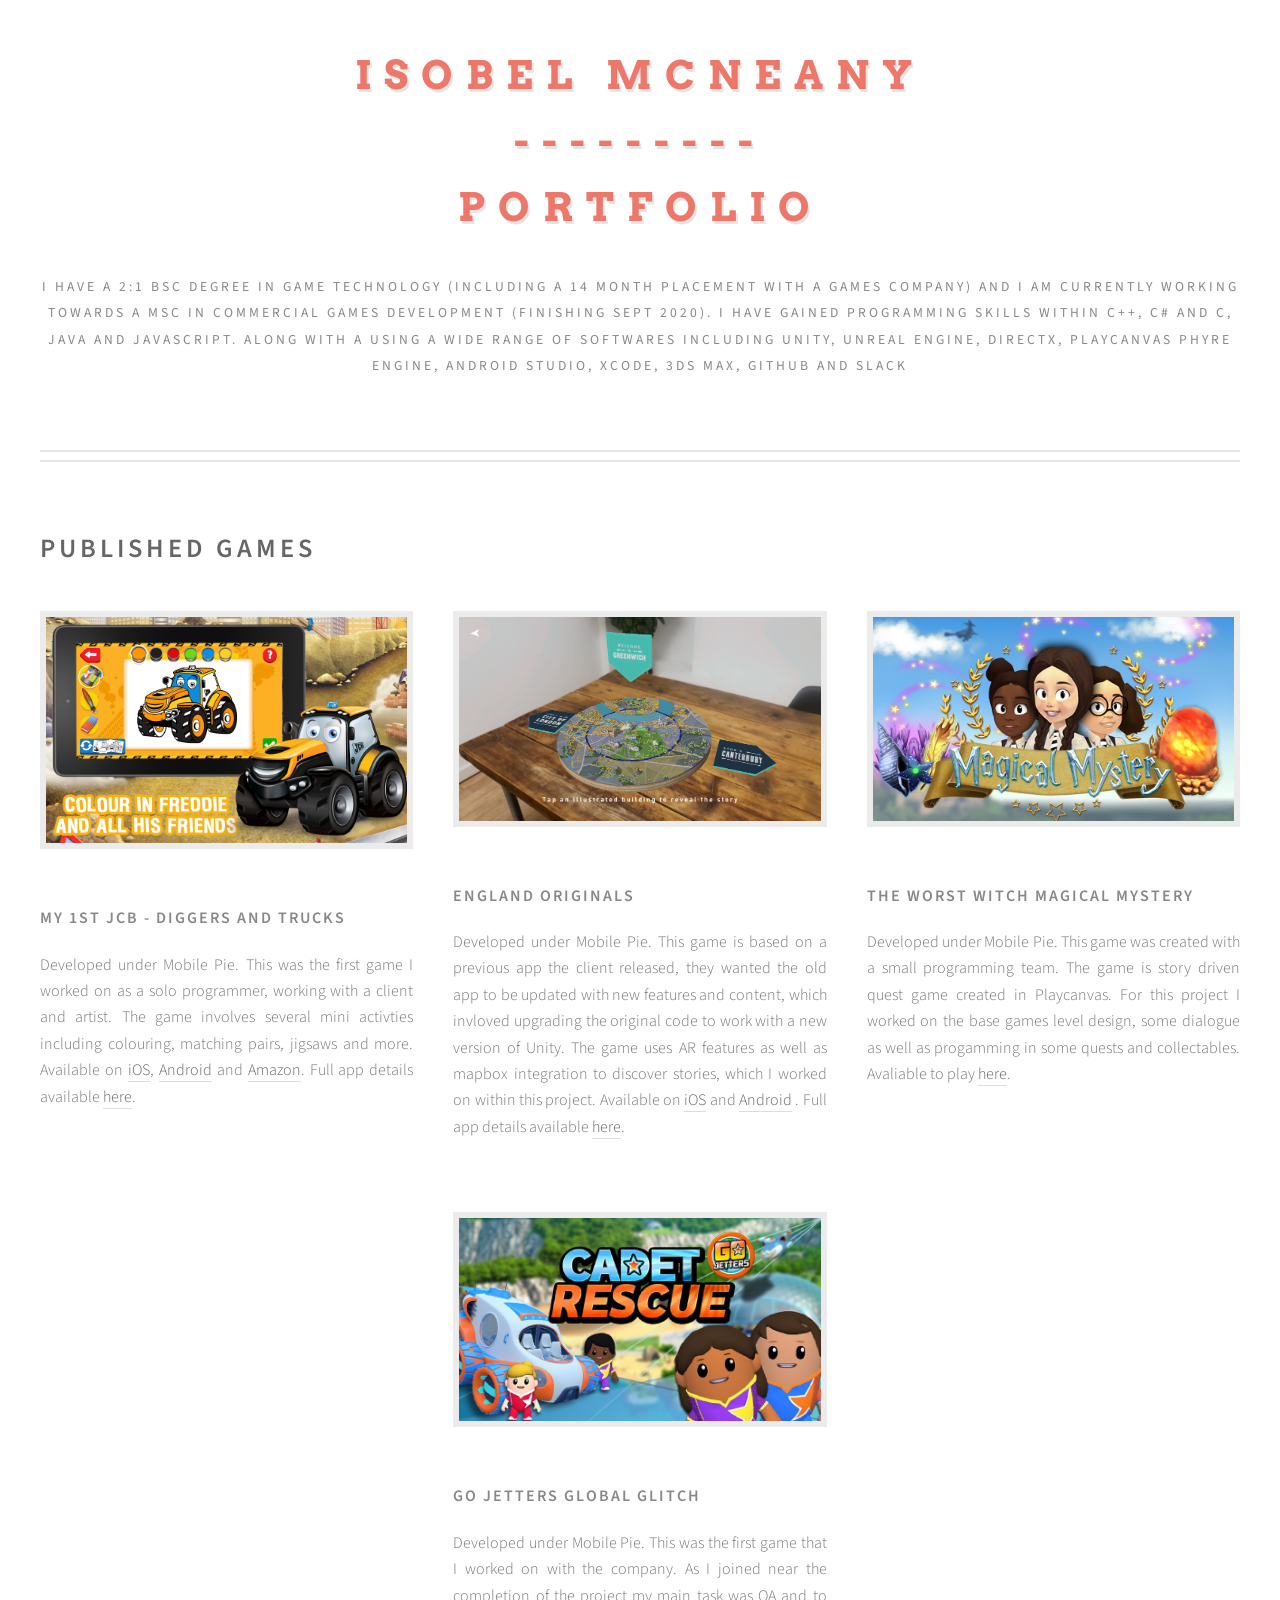
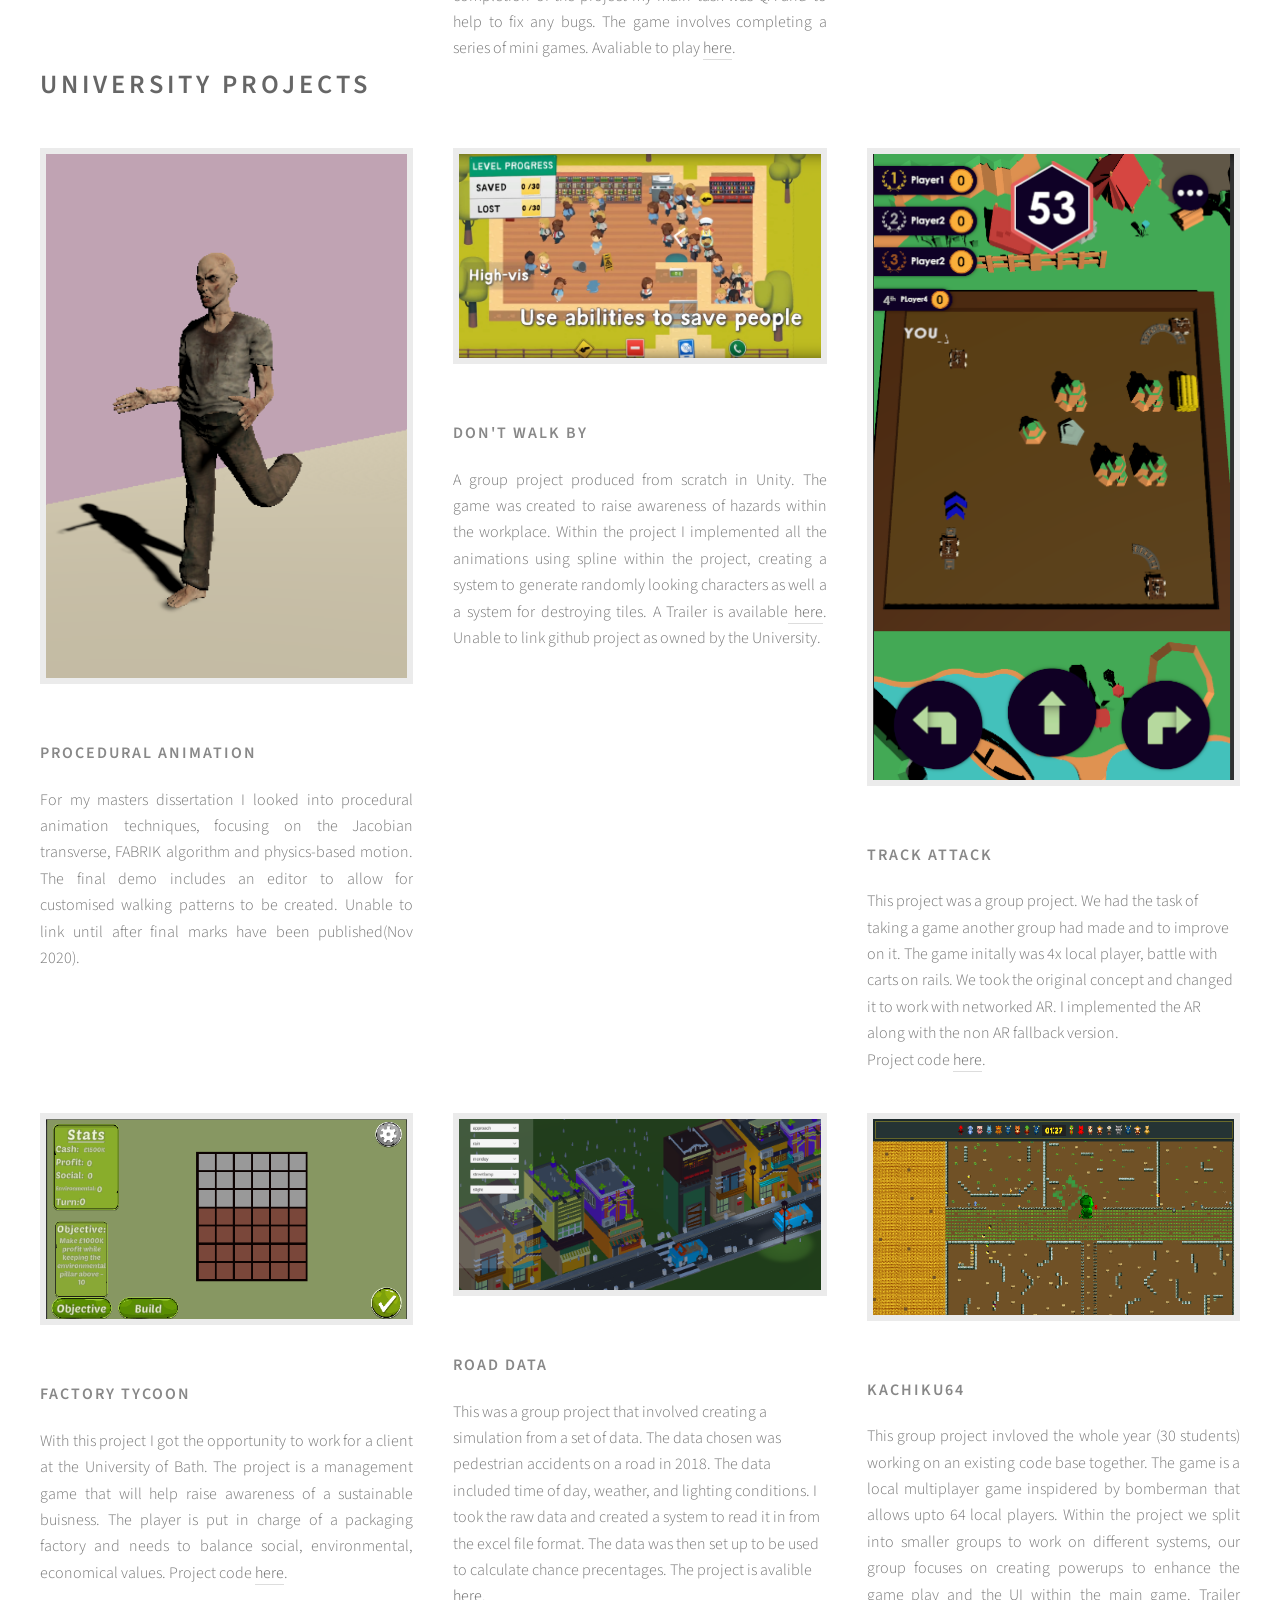
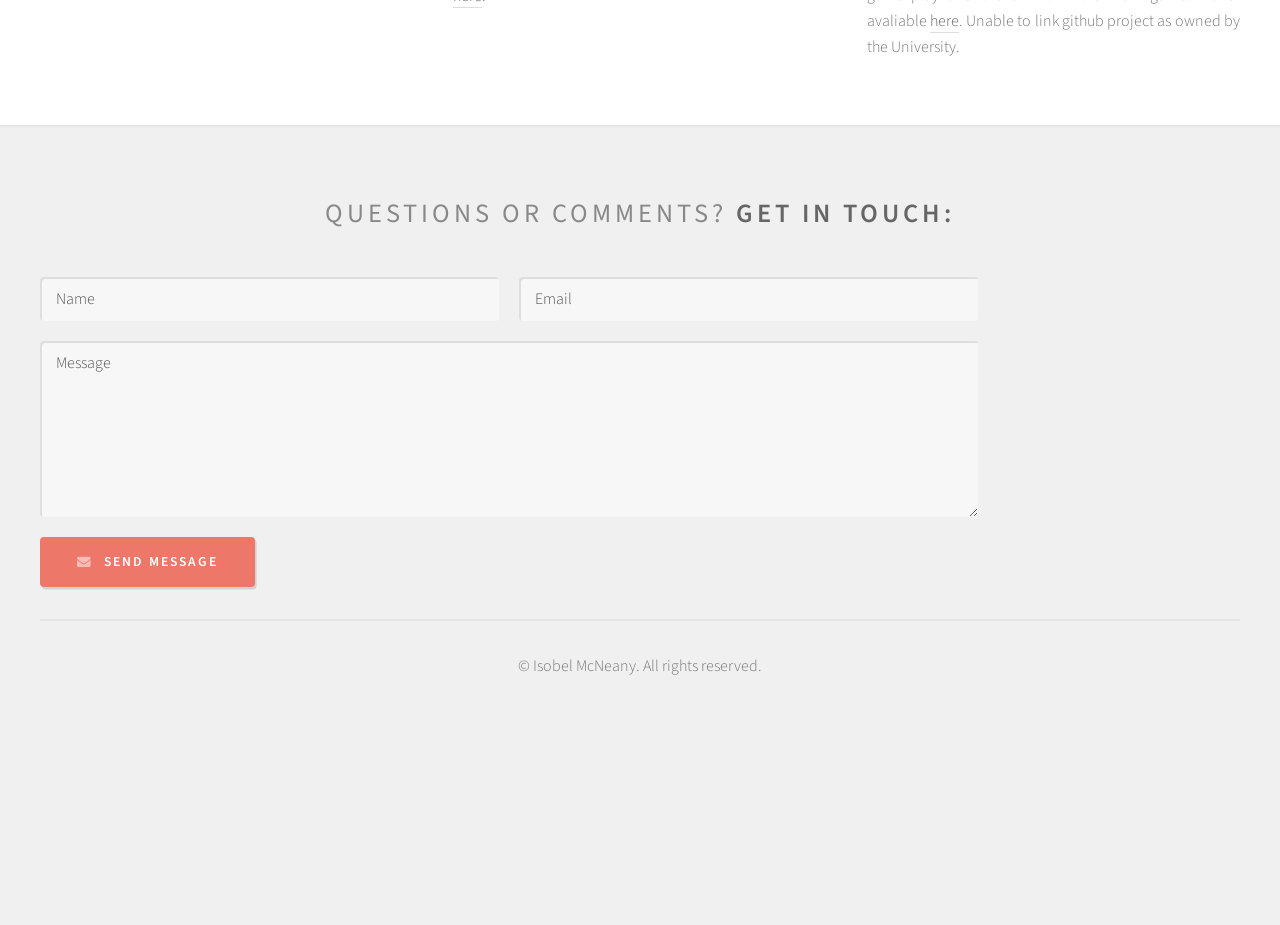
==== index.html @ 1997dcb7 "Add files via upload Portfolio complete" ====
<!DOCTYPE HTML>
<!--
	Strongly Typed by HTML5 UP
	html5up.net | @ajlkn
	Free for personal and commercial use under the CCA 3.0 license (html5up.net/license)
-->
<html>
	<head>
		<title>Isobel McNeany Portfolio</title>
		<meta charset="utf-8" />
		<meta name="viewport" content="width=device-width, initial-scale=1, user-scalable=no" />
		<link rel="stylesheet" href="assets/css/main.css" />
	</head>
	<body class="homepage is-preload">
		<div id="page-wrapper">

			<!-- Header -->
				<section id="header">
					<div class="container">

						<!-- Logo -->
						<h1>Isobel McNeany </h1>
						<h1> --------- </h1>
						<h1> Portfolio</h1>
						<p>I have a 2:1 Bsc degree in Game Technology (including a 14 month placement with a games company) and I am currently working towards a Msc in Commercial Games development (finishing Sept 2020). 
							I have gained programming skills within C++, C# and C, Java and Javascript. Along with a using a wide range of softwares including 
							Unity, Unreal Engine, DirectX, Playcanvas Phyre Engine, Android studio, Xcode, 3DS Max, Github and Slack</p>
						
						<!-- Nav -->
					</div>
				</section>
			<!-- Features -->
	
			<!-- Banner -->

			<!-- Main -->
				<section id="main">
					<div class="container">
						<header>
							<h2><Strong>Published Games</Strong></h2>
						</header>
						<div class="row aln-center">
							<div class="col-4 col-6-medium col-12-small">

								<!-- Feature -->
									<section>
										<a class="image featured"><img src="images/JCBColouring.jpg" alt="" /></a>
										<header>
											<h3>My 1st JCB - Diggers and Trucks</h3>
										</header>
										<p> Developed under Mobile Pie. This was the first game I worked on as a solo programmer, working with a client and artist. The game involves several mini activties including colouring, 
											matching pairs, jigsaws and more. Available on <a href="https://apps.apple.com/us/app/my-1st-jcb-diggers-and-trucks/id1361156261">iOS</a>, <a href="https://play.google.com/store/apps/details?id=com.p2games.MFJCB&hl=en_GB">Android</a> 
											and <a href="https://www.amazon.co.uk/My-1st-JCB-Diggers-Trucks/dp/B07F15W6QD">Amazon</a>. Full app details available <a href="https://www.p2games.co.uk/my-1st-jcb">here</a>.</p>
									</section>

							</div>
							<div class="col-4 col-6-medium col-12-small">

								<!-- Feature -->
									<section>
										<a class="image featured"><img src="images/tabletop.png" alt="" /></a>
										<header>
											<h3>England Originals</h3>
										</header>
										<p> Developed under Mobile Pie. This game is based on a previous app the client released, they wanted the old app to be updated with new features and content, 
											which invloved upgrading the original code to work with a new version of Unity. The game uses AR features as well as mapbox integration to discover stories, 
											which I worked on within this project. Available on <a href="https://apps.apple.com/gb/app/england-originals/id1215745809">iOS</a> and <a href="https://play.google.com/store/apps/details?id=com.hexdigital.ehc&hl=en_GB">Android</a>
											. Full app details available <a href="https://englandoriginals.co.uk/">here</a>. </p>
											<div class=""></div>   

											
									</section>

							</div>
							<div class="col-4 col-6-medium col-12-small">

								<!-- Feature -->
									<section>
										<a  class="image featured"><img src="images/worstWitch.jpg" alt="" /></a>
										<header>
											<h3>The Worst Witch Magical Mystery</h3>
										</header>
										<p>Developed under Mobile Pie. This game was created with a small programming team. The game is story driven quest game created in Playcanvas.
										For this project I worked on the base games level design, some dialogue as well as progamming in some quests and collectables.  
										Avaliable to play <a href="https://www.bbc.co.uk/cbbc/games/the-worst-witch-magical-mystery-game">here</a>.</p>
									</section>

							</div>
							<div class="col-4 col-6-medium col-12-small">

								<!-- Feature -->
									<section>
										<a  class="image featured"><img src="images/gojetters.jpg" alt="" /></a>
										<header>
											<h3>Go Jetters Global Glitch</h3>
										</header>
										<p>Developed under Mobile Pie. This was the first game that I worked on with the company. As I joined near the completion of the project 
											my main task was QA and to help to fix any bugs. The game involves completing a series of mini games. 
											Avaliable to play <a href="https://www.bbc.co.uk/cbeebies/games/go-jetters-global-glitch">here</a>.</p>
									</section>

							</div>
							
						
						</div>
				
						<header>
							<h2><Strong>University Projects</Strong></h2>
						</header>
						<div class="row aln-center">
							<div class="col-4 col-6-medium col-12-small">

								<!-- Feature -->
									<section>
										<a class="image featured"><img src="images/PA.png" alt="" /></a>
										<header>
											<h3>Procedural Animation</h3>
										</header>
										<p>For my masters dissertation I looked into procedural animation techniques, focusing on the Jacobian transverse, FABRIK algorithm and physics-based motion.
											The final demo includes an editor to allow for customised walking patterns to be created.
											Unable to link until after final marks have been published(Nov 2020). </p>
									</section>

							</div>
							<div class="col-4 col-6-medium col-12-small">

								<!-- Feature -->
									<section>
										<a  class="image featured"><img src="images/Dontwalkby.png" alt="" /></a>
										<header>
											<h3>Don't Walk by</h3>
										</header>
										<p>A group project produced from scratch in Unity. The game was created to raise awareness of hazards within the workplace. 
											Within the project I implemented all the animations using spline within the project, creating a system to generate
											randomly looking characters as well a a system for destroying tiles. A Trailer is available<a href="https://www.youtube.com/watch?v=MdYRYKkmSy4&feature=youtu.be"> here</a>.
										    Unable to link github project as owned by the University.</p>
									</section>

							</div>
							<div class="col-4 col-6-medium col-12-small">

								<!-- Feature -->
									<section>
										<a  class="image featured"><img src="images/trackAttack.png" alt="" /></a>
										<header>
											<h3>Track Attack</h3>
										</header>
										This project was a group project. We had the task of taking a game another group had made and to improve on it.
										The game initally was 4x local player, battle with carts on rails. We took the original concept and changed it to work with
										networked AR. I implemented the AR along with the non AR fallback version.     
										<p>Project code <a href="https://github.com/IMcNeany/TrackAttackClone ">here</a>.
									</p>
									</section>

							</div>
							<div class="col-4 col-6-medium col-12-small">

								<!-- Feature -->
									<section>
										<a class="image featured"><img src="images/factorygrid.png" alt="" /></a>
										<header>
											<h3>Factory Tycoon</h3>
										</header>
										<p>With this project I got the opportunity to work for a client at the University of Bath. 
											The project is a management game that will help raise awareness of a sustainable buisness.
											The player is put in charge of a packaging factory and needs to balance social, environmental, economical values.
										Project code <a href="https://github.com/IMcNeany/FactoryTycoon">here</a>.</p>
									</section>

							</div>
							
							<div class="col-4 col-6-medium col-12-small">

								<!-- Feature -->
									<section>
										<a class="image featured"><img src="images/data.png" alt="" /></a>
										<header>
											<h3>Road Data</h3>
										</header>
										This was a group project that involved creating a simulation from a set of data. The data chosen was pedestrian accidents on a road in 2018.
										The data included time of day, weather, and lighting conditions. I took the raw data and created a system to read it in from the excel file format.
										The data was then set up to be used to calculate chance precentages.
										The project is avalible <p><a href="https://github.com/IMcNeany/-RoadSafetyData">here</a>.</p>
									</section>

							</div>
							<div class="col-4 col-6-medium col-12-small">

								<!-- Feature -->
									<section>
										<a class="image featured"><img src="images/k64.png" alt="" /></a>
										<header>
											<h3>Kachiku64</h3>
										</header>
										<p>This group project invloved the whole year (30 students) working on an existing code base together. The game is a local multiplayer game inspidered by bomberman that allows upto 64 local players.
											Within the project we split into smaller groups to work on different systems, our group focuses on creating powerups to enhance the game play
											and the UI within the main game.  
											Trailer avaliable <a href="https://www.youtube.com/watch?v=9p5fmZgSjEE"> here</a>. Unable to link github project as owned by the University.</p>
									</section>

							</div>
						
						</div>
				
			</div>
		</section>
			<!-- Footer -->
				<section id="footer">
					<div class="container">
						<header>
							<h2>Questions or comments? <strong>Get in touch:</strong></h2>
						</header>
						<div class="row">
							
								<section>
									<form  method="post" action="https://formspree.io/xyynqbzv">
										<div class="row gtr-50">
											<div class="col-6 col-12-small">
												<input name="name" placeholder="Name" type="text" />
											</div>
											<div class="col-6 col-12-small">
												<input name="email" placeholder="Email" type="text" />
											</div>
											<div class="col-12">
												<textarea name="message" placeholder="Message"></textarea>
											</div>
											<div class="col-12">
												<a href="#" class="form-button-submit button icon solid fa-envelope">Send Message</a>
											</div>
										</div>
									</form>
								</section>
						</div>
					</div>
					<div id="copyright" class="container">
						<ul class="links">
							<li>&copy; Isobel McNeany. All rights reserved.</li>
						</ul>
					</div>
				</section>

		</div>
	</div>
		<!-- Scripts -->
			<script src="assets/js/jquery.min.js"></script>
			<script src="assets/js/jquery.dropotron.min.js"></script>
			<script src="assets/js/browser.min.js"></script>
			<script src="assets/js/breakpoints.min.js"></script>
			<script src="assets/js/util.js"></script>
			<script src="assets/js/main.js"></script>

	</body>
</html>
---- assets/css/main.css ----
@import url("fontawesome-all.min.css");
@import url("https://fonts.googleapis.com/css?family=Source+Sans+Pro:300,400,600|Arvo:700");

/*
	Strongly Typed by HTML5 UP
	html5up.net | @ajlkn
	Free for personal and commercial use under the CCA 3.0 license (html5up.net/license)
*/

html, body, div, span, applet, object,
iframe, h1, h2, h3, h4, h5, h6, p, blockquote,
pre, a, abbr, acronym, address, big, cite,
code, del, dfn, em, img, ins, kbd, q, s, samp,
small, strike, strong, sub, sup, tt, var, b,
u, i, center, dl, dt, dd, ol, ul, li, fieldset,
form, label, legend, table, caption, tbody,
tfoot, thead, tr, th, td, article, aside,
canvas, details, embed, figure, figcaption,
footer, header, hgroup, menu, nav, output, ruby,
section, summary, time, mark, audio, video {
	margin: 0;
	padding: 0;
	border: 0;
	font-size: 100%;
	font: inherit;
	vertical-align: baseline;}

article, aside, details, figcaption, figure,
footer, header, hgroup, menu, nav, section {
	display: block;}

body {
	line-height: 1;
}

ol, ul {
	list-style: none;
}

blockquote, q {
	quotes: none;
}

	blockquote:before, blockquote:after, q:before, q:after {
		content: '';
		content: none;
	}

table {
	border-collapse: collapse;
	border-spacing: 0;
}

body {
	-webkit-text-size-adjust: none;
}

mark {
	background-color: transparent;
	color: inherit;
}

input::-moz-focus-inner {
	border: 0;
	padding: 0;
}

input, select, textarea {
	-moz-appearance: none;
	-webkit-appearance: none;
	-ms-appearance: none;
	appearance: none;
}

/* Basic */

	html {
		box-sizing: border-box;
	}

	*, *:before, *:after {
		box-sizing: inherit;
	}

	body {
		background: #f0f0f0;
	}

		body.is-preload *, body.is-preload *:before, body.is-preload *:after {
			-moz-animation: none !important;
			-webkit-animation: none !important;
			-ms-animation: none !important;
			animation: none !important;
			-moz-transition: none !important;
			-webkit-transition: none !important;
			-ms-transition: none !important;
			transition: none !important;
		}

	body, input, textarea, select {
		font-family: 'Source Sans Pro';
		font-weight: 300;
		color: #777;
		line-height: 1.65em;
		font-size: 15pt;
	}

	h1, h2, h3, h4, h5, h6 {
		font-weight: 600;
		text-transform: uppercase;
		color: #888;
	}

	h1 a, h2 a, h3 a, h4 a, h5 a, h6 a {
		color: inherit;
		text-decoration: none;
		border: 3;
	}
	h1{
		line-height: 1.65em;
	}

	h2 {
		font-size: 1.65em;
		font-weight: 400;
		letter-spacing: 4px;
		margin: 0 0 1.5em 0;
		line-height: 1.75em;
	}

	h3 {
		font-size: 1em;
		letter-spacing: 2px;
		margin: 0 0 1.25em 0;
	}

	a {
		-moz-transition: color 0.25s ease-in-out, border-bottom-color 0.25s ease-in-out;
		-webkit-transition: color 0.25s ease-in-out, border-bottom-color 0.25s ease-in-out;
		-ms-transition: color 0.25s ease-in-out, border-bottom-color 0.25s ease-in-out;
		transition: color 0.25s ease-in-out, border-bottom-color 0.25s ease-in-out;
		color: #666;
		text-decoration: none;
		border-bottom: solid 1px #ddd;
	}

		a strong {
			-moz-transition: color 0.25s ease-in-out, border-bottom-color 0.25s ease-in-out;
			-webkit-transition: color 0.25s ease-in-out, border-bottom-color 0.25s ease-in-out;
			-ms-transition: color 0.25s ease-in-out, border-bottom-color 0.25s ease-in-out;
			transition: color 0.25s ease-in-out, border-bottom-color 0.25s ease-in-out;
		}

		a:hover {
			color: #ed786a;
			border-bottom-color: rgba(255, 255, 255, 0);
		}

			a:hover strong {
				color: #ed786a;
			}

	strong, b {
		font-weight: 600;
		color: #666;
	}

	em, i {
		font-style: italic;
	}

	sub {
		position: relative;
		top: 0.5em;
		font-size: 0.8em;
	}

	sup {
		position: relative;
		top: -0.5em;
		font-size: 0.8em;
	}

	hr {
		border: 0;
		border-top: solid 1px #ddd;
	}

	blockquote {
		border-left: solid 0.5em #ddd;
		padding: 1em 0 1em 2em;
		font-style: italic;
	}

	p {
		text-align: justify;
		margin-bottom: 2em;
	}

	ul, ol, dl, table, blockquote {
		margin-bottom: 2em;
	}

	br.clear {
		clear: both;
	}

/* Container */

	.container {
		margin: 0 auto;
		max-width: 100%;
		width: 70em;
	}

		@media screen and (max-width: 1680px) {

			.container {
				width: 68em;
			}

		}

		@media screen and (max-width: 1280px) {

			.container {
				width: calc(100% - 80px);
			}

		}

		@media screen and (max-width: 980px) {

			.container {
				width: calc(100% - 100px);
			}

		}

		@media screen and (max-width: 736px) {

			.container {
				width: calc(100% - 40px);
			}

		}

/* Row */

	.row {
		display: flex;
		flex-wrap: wrap;
		box-sizing: border-box;
		align-items: stretch;
	}

		.row > * {
			box-sizing: border-box;
		}

		.row.gtr-uniform > * > :last-child {
			margin-bottom: 0;
		}

		.row.aln-left {
			justify-content: flex-start;
		}

		.row.aln-center {
			justify-content: center;
		}

		.row.aln-right {
			justify-content: flex-end;
		}

		.row.aln-top {
			align-items: flex-start;
		}

		.row.aln-middle {
			align-items: center;
		}

		.row.aln-bottom {
			align-items: flex-end;
		}

		.row > .imp {
			order: -1;
		}

		.row > .col-1 {
			width: 8.33333%;
		}

		.row > .off-1 {
			margin-left: 8.33333%;
		}

		.row > .col-2 {
			width: 16.66667%;
		}

		.row > .off-2 {
			margin-left: 16.66667%;
		}

		.row > .col-3 {
			width: 25%;
		}

		.row > .off-3 {
			margin-left: 25%;
		}

		.row > .col-4 {
			width: 33.33333%;
		}

		.row > .off-4 {
			margin-left: 33.33333%;
		}

		.row > .col-5 {
			width: 41.66667%;
		}

		.row > .off-5 {
			margin-left: 41.66667%;
		}

		.row > .col-6 {
			width: 50%;
		}

		.row > .off-6 {
			margin-left: 50%;
		}

		.row > .col-7 {
			width: 58.33333%;
		}

		.row > .off-7 {
			margin-left: 58.33333%;
		}

		.row > .col-8 {
			width: 66.66667%;
		}

		.row > .off-8 {
			margin-left: 66.66667%;
		}

		.row > .col-9 {
			width: 75%;
		}

		.row > .off-9 {
			margin-left: 75%;
		}

		.row > .col-10 {
			width: 83.33333%;
		}

		.row > .off-10 {
			margin-left: 83.33333%;
		}

		.row > .col-11 {
			width: 91.66667%;
		}

		.row > .off-11 {
			margin-left: 91.66667%;
		}

		.row > .col-12 {
			width: 100%;
		}

		.row > .off-12 {
			margin-left: 100%;
		}

		.row.gtr-0 {
			margin-top: 0px;
			margin-left: 0px;
		}

			.row.gtr-0 > * {
				padding: 0px 0 0 0px;
			}

			.row.gtr-0.gtr-uniform {
				margin-top: 0px;
			}

				.row.gtr-0.gtr-uniform > * {
					padding-top: 0px;
				}

		.row.gtr-25 {
			margin-top: -12.5px;
			margin-left: -12.5px;
		}

			.row.gtr-25 > * {
				padding: 12.5px 0 0 12.5px;
			}

			.row.gtr-25.gtr-uniform {
				margin-top: -12.5px;
			}

				.row.gtr-25.gtr-uniform > * {
					padding-top: 12.5px;
				}

		.row.gtr-50 {
			margin-top: -25px;
			margin-left: -25px;
		}

			.row.gtr-50 > * {
				padding: 25px 0 0 25px;
			}

			.row.gtr-50.gtr-uniform {
				margin-top: -25px;
			}

				.row.gtr-50.gtr-uniform > * {
					padding-top: 25px;
				}

		.row {
			margin-top: -50px;
			margin-left: -50px;
		}

			.row > * {
				padding: 50px 0 0 50px;
			}

			.row.gtr-uniform {
				margin-top: -50px;
			}

				.row.gtr-uniform > * {
					padding-top: 50px;
				}

		.row.gtr-150 {
			margin-top: -75px;
			margin-left: -75px;
		}

			.row.gtr-150 > * {
				padding: 75px 0 0 75px;
			}

			.row.gtr-150.gtr-uniform {
				margin-top: -75px;
			}

				.row.gtr-150.gtr-uniform > * {
					padding-top: 75px;
				}

		.row.gtr-200 {
			margin-top: -100px;
			margin-left: -100px;
		}

			.row.gtr-200 > * {
				padding: 100px 0 0 100px;
			}

			.row.gtr-200.gtr-uniform {
				margin-top: -100px;
			}

				.row.gtr-200.gtr-uniform > * {
					padding-top: 100px;
				}

		@media screen and (max-width: 1680px) {

			.row {
				display: flex;
				flex-wrap: wrap;
				box-sizing: border-box;
				align-items: stretch;
			}

				.row > * {
					box-sizing: border-box;
				}

				.row.gtr-uniform > * > :last-child {
					margin-bottom: 0;
				}

				.row.aln-left {
					justify-content: flex-start;
				}

				.row.aln-center {
					justify-content: center;
				}

				.row.aln-right {
					justify-content: flex-end;
				}

				.row.aln-top {
					align-items: flex-start;
				}

				.row.aln-middle {
					align-items: center;
				}

				.row.aln-bottom {
					align-items: flex-end;
				}

				.row > .imp-xlarge {
					order: -1;
				}

				.row > .col-1-xlarge {
					width: 8.33333%;
				}

				.row > .off-1-xlarge {
					margin-left: 8.33333%;
				}

				.row > .col-2-xlarge {
					width: 16.66667%;
				}

				.row > .off-2-xlarge {
					margin-left: 16.66667%;
				}

				.row > .col-3-xlarge {
					width: 25%;
				}

				.row > .off-3-xlarge {
					margin-left: 25%;
				}

				.row > .col-4-xlarge {
					width: 33.33333%;
				}

				.row > .off-4-xlarge {
					margin-left: 33.33333%;
				}

				.row > .col-5-xlarge {
					width: 41.66667%;
				}

				.row > .off-5-xlarge {
					margin-left: 41.66667%;
				}

				.row > .col-6-xlarge {
					width: 50%;
				}

				.row > .off-6-xlarge {
					margin-left: 50%;
				}

				.row > .col-7-xlarge {
					width: 58.33333%;
				}

				.row > .off-7-xlarge {
					margin-left: 58.33333%;
				}

				.row > .col-8-xlarge {
					width: 66.66667%;
				}

				.row > .off-8-xlarge {
					margin-left: 66.66667%;
				}

				.row > .col-9-xlarge {
					width: 75%;
				}

				.row > .off-9-xlarge {
					margin-left: 75%;
				}

				.row > .col-10-xlarge {
					width: 83.33333%;
				}

				.row > .off-10-xlarge {
					margin-left: 83.33333%;
				}

				.row > .col-11-xlarge {
					width: 91.66667%;
				}

				.row > .off-11-xlarge {
					margin-left: 91.66667%;
				}

				.row > .col-12-xlarge {
					width: 100%;
				}

				.row > .off-12-xlarge {
					margin-left: 100%;
				}

				.row.gtr-0 {
					margin-top: 0px;
					margin-left: 0px;
				}

					.row.gtr-0 > * {
						padding: 0px 0 0 0px;
					}

					.row.gtr-0.gtr-uniform {
						margin-top: 0px;
					}

						.row.gtr-0.gtr-uniform > * {
							padding-top: 0px;
						}

				.row.gtr-25 {
					margin-top: -12.5px;
					margin-left: -12.5px;
				}

					.row.gtr-25 > * {
						padding: 12.5px 0 0 12.5px;
					}

					.row.gtr-25.gtr-uniform {
						margin-top: -12.5px;
					}

						.row.gtr-25.gtr-uniform > * {
							padding-top: 12.5px;
						}

				.row.gtr-50 {
					margin-top: -25px;
					margin-left: -25px;
				}

					.row.gtr-50 > * {
						padding: 25px 0 0 25px;
					}

					.row.gtr-50.gtr-uniform {
						margin-top: -25px;
					}

						.row.gtr-50.gtr-uniform > * {
							padding-top: 25px;
						}

				.row {
					margin-top: -50px;
					margin-left: -50px;
				}

					.row > * {
						padding: 50px 0 0 50px;
					}

					.row.gtr-uniform {
						margin-top: -50px;
					}

						.row.gtr-uniform > * {
							padding-top: 50px;
						}

				.row.gtr-150 {
					margin-top: -75px;
					margin-left: -75px;
				}

					.row.gtr-150 > * {
						padding: 75px 0 0 75px;
					}

					.row.gtr-150.gtr-uniform {
						margin-top: -75px;
					}

						.row.gtr-150.gtr-uniform > * {
							padding-top: 75px;
						}

				.row.gtr-200 {
					margin-top: -100px;
					margin-left: -100px;
				}

					.row.gtr-200 > * {
						padding: 100px 0 0 100px;
					}

					.row.gtr-200.gtr-uniform {
						margin-top: -100px;
					}

						.row.gtr-200.gtr-uniform > * {
							padding-top: 100px;
						}

		}

		@media screen and (max-width: 1280px) {

			.row {
				display: flex;
				flex-wrap: wrap;
				box-sizing: border-box;
				align-items: stretch;
			}

				.row > * {
					box-sizing: border-box;
				}

				.row.gtr-uniform > * > :last-child {
					margin-bottom: 0;
				}

				.row.aln-left {
					justify-content: flex-start;
				}

				.row.aln-center {
					justify-content: center;
				}

				.row.aln-right {
					justify-content: flex-end;
				}

				.row.aln-top {
					align-items: flex-start;
				}

				.row.aln-middle {
					align-items: center;
				}

				.row.aln-bottom {
					align-items: flex-end;
				}

				.row > .imp-large {
					order: -1;
				}

				.row > .col-1-large {
					width: 8.33333%;
				}

				.row > .off-1-large {
					margin-left: 8.33333%;
				}

				.row > .col-2-large {
					width: 16.66667%;
				}

				.row > .off-2-large {
					margin-left: 16.66667%;
				}

				.row > .col-3-large {
					width: 25%;
				}

				.row > .off-3-large {
					margin-left: 25%;
				}

				.row > .col-4-large {
					width: 33.33333%;
				}

				.row > .off-4-large {
					margin-left: 33.33333%;
				}

				.row > .col-5-large {
					width: 41.66667%;
				}

				.row > .off-5-large {
					margin-left: 41.66667%;
				}

				.row > .col-6-large {
					width: 50%;
				}

				.row > .off-6-large {
					margin-left: 50%;
				}

				.row > .col-7-large {
					width: 58.33333%;
				}

				.row > .off-7-large {
					margin-left: 58.33333%;
				}

				.row > .col-8-large {
					width: 66.66667%;
				}

				.row > .off-8-large {
					margin-left: 66.66667%;
				}

				.row > .col-9-large {
					width: 75%;
				}

				.row > .off-9-large {
					margin-left: 75%;
				}

				.row > .col-10-large {
					width: 83.33333%;
				}

				.row > .off-10-large {
					margin-left: 83.33333%;
				}

				.row > .col-11-large {
					width: 91.66667%;
				}

				.row > .off-11-large {
					margin-left: 91.66667%;
				}

				.row > .col-12-large {
					width: 100%;
				}

				.row > .off-12-large {
					margin-left: 100%;
				}

				.row.gtr-0 {
					margin-top: 0px;
					margin-left: 0px;
				}

					.row.gtr-0 > * {
						padding: 0px 0 0 0px;
					}

					.row.gtr-0.gtr-uniform {
						margin-top: 0px;
					}

						.row.gtr-0.gtr-uniform > * {
							padding-top: 0px;
						}

				.row.gtr-25 {
					margin-top: -10px;
					margin-left: -10px;
				}

					.row.gtr-25 > * {
						padding: 10px 0 0 10px;
					}

					.row.gtr-25.gtr-uniform {
						margin-top: -10px;
					}

						.row.gtr-25.gtr-uniform > * {
							padding-top: 10px;
						}

				.row.gtr-50 {
					margin-top: -20px;
					margin-left: -20px;
				}

					.row.gtr-50 > * {
						padding: 20px 0 0 20px;
					}

					.row.gtr-50.gtr-uniform {
						margin-top: -20px;
					}

						.row.gtr-50.gtr-uniform > * {
							padding-top: 20px;
						}

				.row {
					margin-top: -40px;
					margin-left: -40px;
				}

					.row > * {
						padding: 40px 0 0 40px;
					}

					.row.gtr-uniform {
						margin-top: -40px;
					}

						.row.gtr-uniform > * {
							padding-top: 40px;
						}

				.row.gtr-150 {
					margin-top: -60px;
					margin-left: -60px;
				}

					.row.gtr-150 > * {
						padding: 60px 0 0 60px;
					}

					.row.gtr-150.gtr-uniform {
						margin-top: -60px;
					}

						.row.gtr-150.gtr-uniform > * {
							padding-top: 60px;
						}

				.row.gtr-200 {
					margin-top: -80px;
					margin-left: -80px;
				}

					.row.gtr-200 > * {
						padding: 80px 0 0 80px;
					}

					.row.gtr-200.gtr-uniform {
						margin-top: -80px;
					}

						.row.gtr-200.gtr-uniform > * {
							padding-top: 80px;
						}

		}

		@media screen and (max-width: 980px) {

			.row {
				display: flex;
				flex-wrap: wrap;
				box-sizing: border-box;
				align-items: stretch;
			}

				.row > * {
					box-sizing: border-box;
				}

				.row.gtr-uniform > * > :last-child {
					margin-bottom: 0;
				}

				.row.aln-left {
					justify-content: flex-start;
				}

				.row.aln-center {
					justify-content: center;
				}

				.row.aln-right {
					justify-content: flex-end;
				}

				.row.aln-top {
					align-items: flex-start;
				}

				.row.aln-middle {
					align-items: center;
				}

				.row.aln-bottom {
					align-items: flex-end;
				}

				.row > .imp-medium {
					order: -1;
				}

				.row > .col-1-medium {
					width: 8.33333%;
				}

				.row > .off-1-medium {
					margin-left: 8.33333%;
				}

				.row > .col-2-medium {
					width: 16.66667%;
				}

				.row > .off-2-medium {
					margin-left: 16.66667%;
				}

				.row > .col-3-medium {
					width: 25%;
				}

				.row > .off-3-medium {
					margin-left: 25%;
				}

				.row > .col-4-medium {
					width: 33.33333%;
				}

				.row > .off-4-medium {
					margin-left: 33.33333%;
				}

				.row > .col-5-medium {
					width: 41.66667%;
				}

				.row > .off-5-medium {
					margin-left: 41.66667%;
				}

				.row > .col-6-medium {
					width: 50%;
				}

				.row > .off-6-medium {
					margin-left: 50%;
				}

				.row > .col-7-medium {
					width: 58.33333%;
				}

				.row > .off-7-medium {
					margin-left: 58.33333%;
				}

				.row > .col-8-medium {
					width: 66.66667%;
				}

				.row > .off-8-medium {
					margin-left: 66.66667%;
				}

				.row > .col-9-medium {
					width: 75%;
				}

				.row > .off-9-medium {
					margin-left: 75%;
				}

				.row > .col-10-medium {
					width: 83.33333%;
				}

				.row > .off-10-medium {
					margin-left: 83.33333%;
				}

				.row > .col-11-medium {
					width: 91.66667%;
				}

				.row > .off-11-medium {
					margin-left: 91.66667%;
				}

				.row > .col-12-medium {
					width: 100%;
				}

				.row > .off-12-medium {
					margin-left: 100%;
				}

				.row.gtr-0 {
					margin-top: 0px;
					margin-left: 0px;
				}

					.row.gtr-0 > * {
						padding: 0px 0 0 0px;
					}

					.row.gtr-0.gtr-uniform {
						margin-top: 0px;
					}

						.row.gtr-0.gtr-uniform > * {
							padding-top: 0px;
						}

				.row.gtr-25 {
					margin-top: -12.5px;
					margin-left: -12.5px;
				}

					.row.gtr-25 > * {
						padding: 12.5px 0 0 12.5px;
					}

					.row.gtr-25.gtr-uniform {
						margin-top: -12.5px;
					}

						.row.gtr-25.gtr-uniform > * {
							padding-top: 12.5px;
						}

				.row.gtr-50 {
					margin-top: -25px;
					margin-left: -25px;
				}

					.row.gtr-50 > * {
						padding: 25px 0 0 25px;
					}

					.row.gtr-50.gtr-uniform {
						margin-top: -25px;
					}

						.row.gtr-50.gtr-uniform > * {
							padding-top: 25px;
						}

				.row {
					margin-top: -50px;
					margin-left: -50px;
				}

					.row > * {
						padding: 50px 0 0 50px;
					}

					.row.gtr-uniform {
						margin-top: -50px;
					}

						.row.gtr-uniform > * {
							padding-top: 50px;
						}

				.row.gtr-150 {
					margin-top: -75px;
					margin-left: -75px;
				}

					.row.gtr-150 > * {
						padding: 75px 0 0 75px;
					}

					.row.gtr-150.gtr-uniform {
						margin-top: -75px;
					}

						.row.gtr-150.gtr-uniform > * {
							padding-top: 75px;
						}

				.row.gtr-200 {
					margin-top: -100px;
					margin-left: -100px;
				}

					.row.gtr-200 > * {
						padding: 100px 0 0 100px;
					}

					.row.gtr-200.gtr-uniform {
						margin-top: -100px;
					}

						.row.gtr-200.gtr-uniform > * {
							padding-top: 100px;
						}

		}

		@media screen and (max-width: 736px) {

			.row {
				display: flex;
				flex-wrap: wrap;
				box-sizing: border-box;
				align-items: stretch;
			}

				.row > * {
					box-sizing: border-box;
				}

				.row.gtr-uniform > * > :last-child {
					margin-bottom: 0;
				}

				.row.aln-left {
					justify-content: flex-start;
				}

				.row.aln-center {
					justify-content: center;
				}

				.row.aln-right {
					justify-content: flex-end;
				}

				.row.aln-top {
					align-items: flex-start;
				}

				.row.aln-middle {
					align-items: center;
				}

				.row.aln-bottom {
					align-items: flex-end;
				}

				.row > .imp-small {
					order: -1;
				}

				.row > .col-1-small {
					width: 8.33333%;
				}

				.row > .off-1-small {
					margin-left: 8.33333%;
				}

				.row > .col-2-small {
					width: 16.66667%;
				}

				.row > .off-2-small {
					margin-left: 16.66667%;
				}

				.row > .col-3-small {
					width: 25%;
				}

				.row > .off-3-small {
					margin-left: 25%;
				}

				.row > .col-4-small {
					width: 33.33333%;
				}

				.row > .off-4-small {
					margin-left: 33.33333%;
				}

				.row > .col-5-small {
					width: 41.66667%;
				}

				.row > .off-5-small {
					margin-left: 41.66667%;
				}

				.row > .col-6-small {
					width: 50%;
				}

				.row > .off-6-small {
					margin-left: 50%;
				}

				.row > .col-7-small {
					width: 58.33333%;
				}

				.row > .off-7-small {
					margin-left: 58.33333%;
				}

				.row > .col-8-small {
					width: 66.66667%;
				}

				.row > .off-8-small {
					margin-left: 66.66667%;
				}

				.row > .col-9-small {
					width: 75%;
				}

				.row > .off-9-small {
					margin-left: 75%;
				}

				.row > .col-10-small {
					width: 83.33333%;
				}

				.row > .off-10-small {
					margin-left: 83.33333%;
				}

				.row > .col-11-small {
					width: 91.66667%;
				}

				.row > .off-11-small {
					margin-left: 91.66667%;
				}

				.row > .col-12-small {
					width: 100%;
				}

				.row > .off-12-small {
					margin-left: 100%;
				}

				.row.gtr-0 {
					margin-top: 0px;
					margin-left: 0px;
				}

					.row.gtr-0 > * {
						padding: 0px 0 0 0px;
					}

					.row.gtr-0.gtr-uniform {
						margin-top: 0px;
					}

						.row.gtr-0.gtr-uniform > * {
							padding-top: 0px;
						}

				.row.gtr-25 {
					margin-top: -7.5px;
					margin-left: -7.5px;
				}

					.row.gtr-25 > * {
						padding: 7.5px 0 0 7.5px;
					}

					.row.gtr-25.gtr-uniform {
						margin-top: -7.5px;
					}

						.row.gtr-25.gtr-uniform > * {
							padding-top: 7.5px;
						}

				.row.gtr-50 {
					margin-top: -15px;
					margin-left: -15px;
				}

					.row.gtr-50 > * {
						padding: 15px 0 0 15px;
					}

					.row.gtr-50.gtr-uniform {
						margin-top: -15px;
					}

						.row.gtr-50.gtr-uniform > * {
							padding-top: 15px;
						}

				.row {
					margin-top: -30px;
					margin-left: -30px;
				}

					.row > * {
						padding: 30px 0 0 30px;
					}

					.row.gtr-uniform {
						margin-top: -30px;
					}

						.row.gtr-uniform > * {
							padding-top: 30px;
						}

				.row.gtr-150 {
					margin-top: -45px;
					margin-left: -45px;
				}

					.row.gtr-150 > * {
						padding: 45px 0 0 45px;
					}

					.row.gtr-150.gtr-uniform {
						margin-top: -45px;
					}

						.row.gtr-150.gtr-uniform > * {
							padding-top: 45px;
						}

				.row.gtr-200 {
					margin-top: -60px;
					margin-left: -60px;
				}

					.row.gtr-200 > * {
						padding: 60px 0 0 60px;
					}

					.row.gtr-200.gtr-uniform {
						margin-top: -60px;
					}

						.row.gtr-200.gtr-uniform > * {
							padding-top: 60px;
						}

		}

/* Sections/Article */

	section, article {
		margin-bottom: 3em;
	}

	section > :last-child,
	article > :last-child,
	section:last-child,
	article:last-child {
		margin-bottom: 0;
	}

/* Image */

	.image {
		-moz-transition: opacity 0.25s ease-in-out;
		-webkit-transition: opacity 0.25s ease-in-out;
		-ms-transition: opacity 0.25s ease-in-out;
		transition: opacity 0.25s ease-in-out;
		display: inline-block;
		border: solid 6px #ebebeb !important;
	}

		.image:hover {
			opacity: 0.9;
		}

		.image img {
			display: block;
			width: 100%;
		}

		.image.fit {
			display: block;
			width: 100%;
		}

		.image.featured {
			display: block;
			width: 100%;
			margin: 0 0 3.5em 0;
		}

		.image.left {
			float: left;
			margin: 0 1.5em 1.5em 0;
			position: relative;
			top: 0.5em;
		}

		.image.centered {
			display: block;
			margin: 0 0 2em 0;
		}

			.image.centered img {
				margin: 0 auto;
				width: auto;
			}

/* List */

	ul {
		list-style: disc;
		padding-left: 1em;
	}

		ul li {
			padding-left: 0.5em;
			margin: 0.75em 0 0.75em 0;
		}

			ul li:first-child {
				margin-top: 0;
			}

	ol {
		list-style: decimal;
		padding-left: 1em;
	}

		ol li {
			padding-left: 0.5em;
			margin: 0.75em 0 0.75em 0;
		}

			ol li:first-child {
				margin-top: 0;
			}

/* Links */

	ul.links {
		list-style: none;
		padding-left: 0;
	}

		ul.links li {
			display: inline;
			border-left: solid 1px #d0d0d0;
			padding-left: 1em;
			margin: 0 0 0 1em;
		}

			ul.links li:first-child {
				margin-left: 0;
				padding-left: 0;
				border-left: 0;
			}

/* Actions */

	ul.actions {
		margin-top: 2.5em;
		clear: both;
		list-style: none;
		padding-left: 0;
	}

		ul.actions li {
			padding-left: 0;
			display: inline-block;
			margin: 0 0 0 1em;
		}

			ul.actions li:first-child {
				margin-left: 0;
			}

/* Divided */

	ul.divided {
		list-style: none;
		padding-left: 0;
	}

		ul.divided li {
			border-top: solid 2px #e5e5e5;
			padding-left: 0;
			margin: 2.5em 0 0 0;
			padding: 2.5em 0 0 0;
		}

			ul.divided li:first-child {
				border-top: 0;
				margin-top: 0;
				padding-top: 0;
			}

/* Icons */

	ul.icons {
		list-style: none;
		padding-left: 0;
	}

		ul.icons > li {
			position: relative;
			padding: 2em 0 0 3em;
			margin: 0;
		}

			ul.icons > li:before {
				position: absolute;
				left: 0;
				top: 2.6em;
				display: block;
				font-size: 0.8em;
				background: #878787;
				color: #e4e4e4;
				width: 2em;
				height: 2em;
				border-radius: 2em;
				line-height: 2em;
				text-align: center;
				box-shadow: 0.125em 0.175em 0 0 rgba(0, 0, 0, 0.125);
			}

			ul.icons > li:first-child {
				padding-top: 0;
			}

				ul.icons > li:first-child:before {
					top: 0;
				}

/* Form */

	form label {
		font-weight: 600;
		text-transform: uppercase;
		color: #888;
		display: block;
		margin: 0 0 1em 0;
	}

	form input[type="text"],
	form input[type="email"],
	form input[type="password"],
	form select,
	form textarea {
		-moz-transition: background-color 0.25s ease-in-out;
		-webkit-transition: background-color 0.25s ease-in-out;
		-ms-transition: background-color 0.25s ease-in-out;
		transition: background-color 0.25s ease-in-out;
		-webkit-appearance: none;
		display: block;
		border: 0;
		background: #e8e8e8;
		width: 100%;
		box-shadow: inset 2px 2px 0px 0px rgba(0, 0, 0, 0.1);
		border-radius: 4px;
		line-height: 1.25em;
		padding: 0.75em 1em 0.75em 1em;
	}

		form input[type="text"]:focus,
		form input[type="email"]:focus,
		form input[type="password"]:focus,
		form select:focus,
		form textarea:focus {
			background: #f0f0f0;
		}

	form textarea {
		min-height: 11em;
	}

	form ::-webkit-input-placeholder {
		color: #555 !important;
		line-height: 1.35em;
	}

	form :-moz-placeholder {
		color: #555 !important;
	}

	form ::-moz-placeholder {
		color: #555 !important;
	}

	form :-ms-input-placeholder {
		color: #555 !important;
	}

	form ::-moz-focus-inner {
		border: 0;
	}

/* Table */

	table {
		width: 100%;
	}

		table tbody tr {
			border-top: solid 1px #E5E5E5;
		}

			table tbody tr:first-child {
				border-top: 0;
			}

		table td {
			padding: 0.75em 1em 0.75em 1em;
		}

		table th {
			text-align: left;
			font-weight: bold;
			padding: 0.75em 1em 0.75em 1em;
		}

		table thead {
			background: #878787;
			color: #fff;
			font-weight: 400;
			text-transform: uppercase;
			border: 0;
			box-shadow: 0.125em 0.175em 0 0 rgba(0, 0, 0, 0.125);
			font-size: 0.85em;
			letter-spacing: 2px;
		}

		table tfoot {
			background: #F0F0F0;
			border-top: solid 2px #E5E5E5;
		}

/* Button */

	input[type="button"],
	input[type="submit"],
	input[type="reset"],
	button,
	.button {
		-moz-transition: all 0.25s ease-in-out;
		-webkit-transition: all 0.25s ease-in-out;
		-ms-transition: all 0.25s ease-in-out;
		transition: all 0.25s ease-in-out;
		-webkit-appearance: none;
		position: relative;
		display: inline-block;
		background: #ed786a;
		color: #fff !important;
		text-transform: uppercase;
		border-radius: 4px;
		border: 0;
		outline: 0;
		font-size: 1em;
		box-shadow: 0.125em 0.175em 0 0 rgba(0, 0, 0, 0.125);
		font-weight: 600;
		text-align: center;
		font-size: 0.85em;
		letter-spacing: 2px;
		padding: 0.85em 2.75em 0.85em 2.75em;
	}

		input[type="button"].icon:before,
		input[type="submit"].icon:before,
		input[type="reset"].icon:before,
		button.icon:before,
		.button.icon:before {
			position: relative;
			padding-right: 0.75em;
			opacity: 0.5;
			top: 0.05em;
		}

		input[type="button"]:hover,
		input[type="submit"]:hover,
		input[type="reset"]:hover,
		button:hover,
		.button:hover {
			background: #fd887a;
		}

		input[type="button"]:active,
		input[type="submit"]:active,
		input[type="reset"]:active,
		button:active,
		.button:active {
			background: #ed786a;
		}

		input[type="button"].alt,
		input[type="submit"].alt,
		input[type="reset"].alt,
		button.alt,
		.button.alt {
			background: #878787;
		}

			input[type="button"].alt:hover,
			input[type="submit"].alt:hover,
			input[type="reset"].alt:hover,
			button.alt:hover,
			.button.alt:hover {
				background: #979797;
			}

			input[type="button"].alt:active,
			input[type="submit"].alt:active,
			input[type="reset"].alt:active,
			button.alt:active,
			.button.alt:active {
				background: #878787;
			}

/* Box */

	.no-sidebar .box.post > header {
		text-align: center;
	}

	.box.excerpt .date {
		background: #878787;
		color: #fff;
		font-weight: 400;
		text-transform: uppercase;
		border-radius: 4px;
		border: 0;
		box-shadow: 0.125em 0.175em 0 0 rgba(0, 0, 0, 0.125);
		display: inline-block;
		font-size: 0.85em;
		letter-spacing: 2px;
		padding: 0.25em 1em 0.25em 1em;
		margin: 0 0 2.5em 0;
	}

/* Icons */

	.icon {
		text-decoration: none;
		position: relative;
		text-decoration: none;
	}

		.icon:before {
			-moz-osx-font-smoothing: grayscale;
			-webkit-font-smoothing: antialiased;
			display: inline-block;
			font-style: normal;
			font-variant: normal;
			text-rendering: auto;
			line-height: 1;
			text-transform: none !important;
			font-family: 'Font Awesome 5 Free';
			font-weight: 400;
		}

		.icon:before {
			line-height: inherit;
		}

		.icon > .label {
			display: none;
		}

		.icon.solid:before {
			font-weight: 900;
		}

		.icon.brands:before {
			font-family: 'Font Awesome 5 Brands';
		}

/* Page Wrapper */

	#page-wrapper > section {
		margin-bottom: 0;
	}

/* Header */

	#header {
		position: relative;
		position: relative;
		background: #fff;
		text-align: center;
		margin-top: -150px;
	}

		#header > .container {
			padding: 14em 0 7em 0;
			border-bottom: solid 2px #e5e5e5;
			box-shadow: inset 0px -8px 0px 0px #fff, inset 0px -10px 0px 0px #e5e5e5;
		}

		#header h1 {
			font-family: 'Arvo';
			font-weight: 700;
			color: #ed786a;
			text-shadow: 0.05em 0.075em 0 rgba(0, 0, 0, 0.1);
			font-size: 3em;
			letter-spacing: 13px;
		}

			#header h1 a {
				border: 0;
			}

		#header p {
			text-transform: uppercase;
			font-weight: 400;
			color: #888;
			margin: 2.5em 0 0 0;
			font-size: 0.85em;
			letter-spacing: 3px;
			text-align: center;
		}

/* Nav */

	#nav {
		position: absolute;
		top: 3em;
		left: 0;
		width: 100%;
		cursor: default;
	}

		#nav > ul > li {
			display: inline-block;
			padding-right: 2em;
		}

			#nav > ul > li:last-child {
				padding-right: 0;
			}

			#nav > ul > li > a {
				border: 0;
				text-decoration: none;
				text-transform: uppercase;
				font-weight: 400;
				color: #777;
				outline: 0;
				display: block;
			}

				#nav > ul > li > a:before {
					display: inline-block;
					background: #878787;
					color: #e4e4e4;
					width: 2.25em;
					font-size: 0.8em;
					height: 2.25em;
					border-radius: 2.25em;
					line-height: 2.1em;
					text-align: center;
					box-shadow: 0.125em 0.175em 0 0 rgba(0, 0, 0, 0.125);
					margin-right: 0.75em;
					-moz-transition: color 0.25s ease-in-out, background 0.25s ease-in-out;
					-webkit-transition: color 0.25s ease-in-out, background 0.25s ease-in-out;
					-o-transition: color 0.25s ease-in-out, background 0.25s ease-in-out;
					-ms-transition: color 0.25s ease-in-out, background 0.25s ease-in-out;
					transition: color 0.25s ease-in-out, background 0.25s ease-in-out;
				}

				#nav > ul > li > a > span {
					-moz-transition: color 0.25s ease-in-out;
					-webkit-transition: color 0.25s ease-in-out;
					-o-transition: color 0.25s ease-in-out;
					-ms-transition: color 0.25s ease-in-out;
					transition: color 0.25s ease-in-out;
					font-size: 0.85em;
					letter-spacing: 3px;
				}

			#nav > ul > li > ul {
				display: none;
			}

			#nav > ul > li.active > a:before,
			#nav > ul > li:hover > a:before {
				background: #ED786A;
				color: #fff;
			}

			#nav > ul > li.active > a > span,
			#nav > ul > li:hover > a > span {
				color: #ED786A;
			}

	.dropotron {
		text-align: left;
		border: solid 1px #e5e5e5;
		border-radius: 4px;
		background: #fff;
		background: rgba(255, 255, 255, 0.965);
		box-shadow: 0px 2px 2px 0px rgba(0, 0, 0, 0.1);
		padding: 0.75em 0 0.5em 0;
		min-width: 12em;
		margin-top: calc(-0.5em + 1px);
		margin-left: -2px;
		list-style: none;
	}

		.dropotron.level-0 {
			margin-top: 1.5em;
			margin-left: -1em;
		}

			.dropotron.level-0:after {
				content: '';
				display: block;
				position: absolute;
				left: 1.25em;
				top: calc(-0.75em + 1px);
				border-left: solid 0.75em rgba(255, 255, 255, 0);
				border-right: solid 0.75em rgba(255, 255, 255, 0);
				border-bottom: solid 0.75em #fff;
			}

			.dropotron.level-0:before {
				content: '';
				display: block;
				position: absolute;
				left: 1.25em;
				top: -0.75em;
				border-left: solid 0.75em rgba(255, 255, 255, 0);
				border-right: solid 0.75em rgba(255, 255, 255, 0);
				border-bottom: solid 0.75em #ccc;
			}

		.dropotron span, .dropotron a {
			display: block;
			padding: 0.3em 1em 0.3em 1em;
			border: 0;
			border-top: solid 1px #f0f0f0;
			outline: 0;
		}

		.dropotron li {
			padding-left: 0;
			margin: 0;
		}

			.dropotron li:first-child > span, .dropotron li:first-child > a {
				border-top: 0;
				padding-top: 0;
			}

			.dropotron li:hover > span, .dropotron li:hover > a {
				-moz-transition: color 0.25s ease-in-out, border-bottom-color 0.25s ease-in-out;
				-webkit-transition: color 0.25s ease-in-out, border-bottom-color 0.25s ease-in-out;
				-ms-transition: color 0.25s ease-in-out, border-bottom-color 0.25s ease-in-out;
				transition: color 0.25s ease-in-out, border-bottom-color 0.25s ease-in-out;
				color: #ed786a;
			}

/* Features */

	#features {
		position: relative;
		overflow: hidden;
		background: #fff;
		text-align: center;
		padding: 6em 0;
	}

		#features p {
			text-align: center;
		}

		#features ul.actions {
			margin-top: 1.25em;
		}

/* Banner */

	#banner {
		position: relative;
		overflow: hidden;
		background: #fff;
		color: #fff;
		text-align: center;
		border-top: solid 2px #e5e5e5;
		border-bottom: solid 2px #e5e5e5;
		box-shadow: inset 0px -8px 0px 0px #fff, inset 0px 8px 0px 0px #fff;
		position: relative;
		text-transform: uppercase;
		background: url("../../images/banner.jpg");
		background-size: cover;
		padding: 10em 0;
	}

		#banner p {
			font-weight: 400;
			font-size: 2em;
			line-height: 1.5em;
			letter-spacing: 4px;
			text-align: center;
			margin: 0;
		}

		#banner strong {
			color: inherit;
		}

		#banner > .container {
			position: relative;
		}

			#banner > .container:before, #banner > .container:after {
				content: '';
				display: block;
				position: absolute;
				top: 50%;
				width: 35px;
				height: 141px;
				margin-top: -70px;
				background: url("images/bracket.svg");
				opacity: 0.15;
			}

			#banner > .container:before {
				left: 0;
			}

			#banner > .container:after {
				-moz-transform: scaleX(-1);
				-webkit-transform: scaleX(-1);
				-ms-transform: scaleX(-1);
				transform: scaleX(-1);
				right: 0;
			}

/* Main */

	#main {
		position: relative;
		overflow: hidden;
		background: #fff;
		padding: 6em 0;
	}

/* Content */

	#content > section,
	#content > article {
		border-top: solid 2px #e5e5e5;
		box-shadow: inset 0px 8px 0px 0px #fff, inset 0px 10px 0px 0px #e5e5e5;
		margin: 5em 0 0 0;
		padding: 5em 0 0 0;
	}

		#content > section:first-child,
		#content > article:first-child {
			border-top: 0;
			box-shadow: none;
			margin: 0;
			padding: 0;
		}

/* Sidebar */

	#sidebar > section,
	#sidebar > article {
		border-top: solid 2px #e5e5e5;
		box-shadow: inset 0px 8px 0px 0px #fff, inset 0px 10px 0px 0px #e5e5e5;
		margin: 5em 0 0 0;
		padding: 5em 0 0 0;
	}

		#sidebar > section:first-child,
		#sidebar > article:first-child {
			border-top: 0;
			box-shadow: none;
			margin: 0;
			padding: 0;
		}

/* Footer */

	#footer {
		position: relative;
		overflow: hidden;
		border-top: solid 2px #e5e5e5;
		background: #f0f0f0;
		padding: 6em 0 8em 0;
	}

		#footer form input[type="text"],
		#footer form input[type="email"],
		#footer form input[type="password"],
		#footer form select,
		#footer form textarea {
			background: #f7f7f7;
		}

			#footer form input[type="text"]:focus,
			#footer form input[type="email"]:focus,
			#footer form input[type="password"]:focus,
			#footer form select:focus,
			#footer form textarea:focus {
				background: #fff;
			}

		#footer h2 {
			text-align: center;
		}

/* Copyright */

	#copyright {
		border-top: solid 2px #e5e5e5;
		text-align: center;
		margin-top: 6em;
		padding-top: 4em;
	}

/* XLarge */

	@media screen and (max-width: 1680px) {

		/* Basic */

			body, input, textarea, select {
				font-size: 13pt;
			}

	}

/* Large */

	@media screen and (max-width: 1280px) {

		/* Basic */

			body, input, textarea, select {
				font-size: 12pt;
			}

			h2 br, h3 br, h4 br, h5 br, h6 br {
				display: none;
			}

		/* Image */

			.image.left {
				max-width: 50%;
			}

			.image.right {
				max-width: 50%;
			}

		/* Header */

			#header > .container {
				padding: 12em 0 5em 0;
			}

			#header h1 {
				font-size: 2.5em;
			}

		/* Nav */

			#nav > ul > li {
				padding-right: 1.25em;
			}

		/* Features */

			#features {
				padding: 4em 0;
			}

		/* Banner */

			#banner {
				padding: 8em 0;
			}

				#banner > .container {
					padding: 0 4em;
				}

					#banner > .container br {
						display: none;
					}

		/* Main */

			#main {
				padding: 4em 0;
			}

		/* Footer */

			#footer {
				padding: 4em 0;
			}

		/* Copyright */

			#copyright {
				margin-top: 2em;
				padding-top: 2em;
			}

	}

/* Medium */

	#navPanel, #titleBar {
		display: none;
	}

	@media screen and (max-width: 980px) {

		/* Basic */

			html, body {
				overflow-x: hidden;
			}

		/* Header */

			#header > .container {
				padding: 10em 0 7em 0;
			}

		/* Nav */

			#nav {
				display: none;
			}

		/* Nav */

			#page-wrapper {
				-moz-backface-visibility: hidden;
				-webkit-backface-visibility: hidden;
				-ms-backface-visibility: hidden;
				backface-visibility: hidden;
				-moz-transition: -moz-transform 0.5s ease;
				-webkit-transition: -webkit-transform 0.5s ease;
				-ms-transition: -ms-transform 0.5s ease;
				transition: transform 0.5s ease;
				padding-bottom: 1px;
			}

			#titleBar {
				-moz-backface-visibility: hidden;
				-webkit-backface-visibility: hidden;
				-ms-backface-visibility: hidden;
				backface-visibility: hidden;
				-moz-transition: -moz-transform 0.5s ease;
				-webkit-transition: -webkit-transform 0.5s ease;
				-ms-transition: -ms-transform 0.5s ease;
				transition: transform 0.5s ease;
				display: block;
				height: 44px;
				left: 0;
				position: fixed;
				top: 0;
				width: 100%;
				z-index: 10001;
			}

				#titleBar .toggle {
					text-decoration: none;
					position: absolute;
					left: 0;
					top: 0;
					width: 80px;
					height: 60px;
					border: 0;
				}

					#titleBar .toggle:before {
						-moz-osx-font-smoothing: grayscale;
						-webkit-font-smoothing: antialiased;
						display: inline-block;
						font-style: normal;
						font-variant: normal;
						text-rendering: auto;
						line-height: 1;
						text-transform: none !important;
						font-family: 'Font Awesome 5 Free';
						font-weight: 900;
					}

					#titleBar .toggle:before {
						display: inline-block;
						text-decoration: none;
						content: '\f0c9';
						display: block;
						width: 60px;
						height: 40px;
						background: rgba(232, 232, 232, 0.9);
						border-radius: 4px;
						position: absolute;
						left: 5px;
						top: 5px;
						box-shadow: 0.125em 0.125em 0 0 rgba(0, 0, 0, 0.15);
						text-align: center;
						line-height: 40px;
						font-size: 18px;
						color: #aaa;
					}

					#titleBar .toggle:active:before {
						opacity: 0.5;
					}

			#navPanel {
				-moz-backface-visibility: hidden;
				-webkit-backface-visibility: hidden;
				-ms-backface-visibility: hidden;
				backface-visibility: hidden;
				-moz-transform: translateX(-275px);
				-webkit-transform: translateX(-275px);
				-ms-transform: translateX(-275px);
				transform: translateX(-275px);
				-moz-transition: -moz-transform 0.5s ease;
				-webkit-transition: -webkit-transform 0.5s ease;
				-ms-transition: -ms-transform 0.5s ease;
				transition: transform 0.5s ease;
				display: block;
				height: 100%;
				left: 0;
				overflow-y: auto;
				position: fixed;
				top: 0;
				width: 275px;
				z-index: 10002;
				background: #444;
				border-right: solid 2px #3c3c3c;
				font-weight: 400;
				text-transform: uppercase;
				color: #888;
				letter-spacing: 2px;
				font-size: 0.85em;
			}

				#navPanel .link {
					display: block;
					color: #ddd;
					text-decoration: none;
					height: 44px;
					line-height: 44px;
					border: 0;
					border-top: solid 1px #3c3c3c;
					padding: 0 1em 0 1em;
				}

					#navPanel .link:first-child {
						border-top: 0;
					}

					#navPanel .link.depth-0 {
						font-weight: 600;
						color: #fff;
					}

				#navPanel .indent-1 {
					display: inline-block;
					width: 1em;
				}

				#navPanel .indent-2 {
					display: inline-block;
					width: 2em;
				}

				#navPanel .indent-3 {
					display: inline-block;
					width: 3em;
				}

				#navPanel .indent-4 {
					display: inline-block;
					width: 4em;
				}

				#navPanel .indent-5 {
					display: inline-block;
					width: 5em;
				}

				#navPanel .depth-0 {
					color: #fff;
				}

			body.navPanel-visible #page-wrapper {
				-moz-transform: translateX(275px);
				-webkit-transform: translateX(275px);
				-ms-transform: translateX(275px);
				transform: translateX(275px);
			}

			body.navPanel-visible #titleBar {
				-moz-transform: translateX(275px);
				-webkit-transform: translateX(275px);
				-ms-transform: translateX(275px);
				transform: translateX(275px);
			}

			body.navPanel-visible #navPanel {
				-moz-transform: translateX(0);
				-webkit-transform: translateX(0);
				-ms-transform: translateX(0);
				transform: translateX(0);
			}

		/* Sidebar */

			#sidebar {
				padding-top: 6em;
			}

	}

/* Small */

	@media screen and (max-width: 736px) {

		/* Basic */

			body, input, textarea, select {
				font-size: 11pt;
			}

			h2, h3, h4, h5, h6 {
				font-size: 1.2em;
				letter-spacing: 2px;
				text-align: center;
				margin: 0 0 1em 0;
			}

				h2 br, h3 br, h4 br, h5 br, h6 br {
					display: none;
				}

		/* Image */

			.image.featured {
				margin: 0 0 1.5em 0;
			}

			.image.left {
				max-width: 35%;
			}

			.image.right {
				max-width: 35%;
			}

		/* Button */

			input[type="button"],
			input[type="submit"],
			input[type="reset"],
			button,
			.button {
				letter-spacing: 2px;
				display: block;
				padding: 1em 0 1em 0;
				width: 100%;
			}

		/* Actions */

			ul.actions li {
				display: block;
				margin: 1em 0 0 0;
			}

				ul.actions li:first-child {
					margin-top: 0;
				}

		/* Box */

			.box.excerpt header {
				text-align: center;
			}

		/* Header */

			#header > .container {
				padding: 6em 0 4em 0;
			}

			#header h1 {
				font-size: 2em;
				letter-spacing: 8px;
				line-height: 1.325em;
			}

			#header p {
				margin: 1.25em 0 0 0;
				letter-spacing: 2px;
			}

		/* Banner */

			#banner {
				padding: 5em 0;
			}

				#banner > .container {
					padding: 0;
				}

					#banner > .container:before, #banner > .container:after {
						display: none;
					}

				#banner p {
					font-size: 1.25em;
				}

		/* Features */

			#features {
				padding: 2em 0;
			}

				#features ul.actions {
					margin-top: 0;
				}

		/* Main */

			#main {
				padding: 2em 0;
			}

		/* Content */

			#content > section,
			#content > article {
				margin: 3em 0 0 0;
				padding: 3em 0 0 0;
			}

		/* Sidebar */

			#sidebar {
				padding-top: 3em;
			}

				#sidebar > section,
				#sidebar > article {
					margin: 3em 0 0 0;
					padding: 3em 0 0 0;
				}

		/* Footer */

			#footer {
				padding: 2em 0;
			}

				#footer ul.icons {
					margin-bottom: 0;
				}

		/* Copyright */

			#copyright .links {
				margin-bottom: 0;
			}

				#copyright .links li {
					display: block;
					padding-left: 0;
					margin-left: 0;
					border-left: 0;
				}

	}
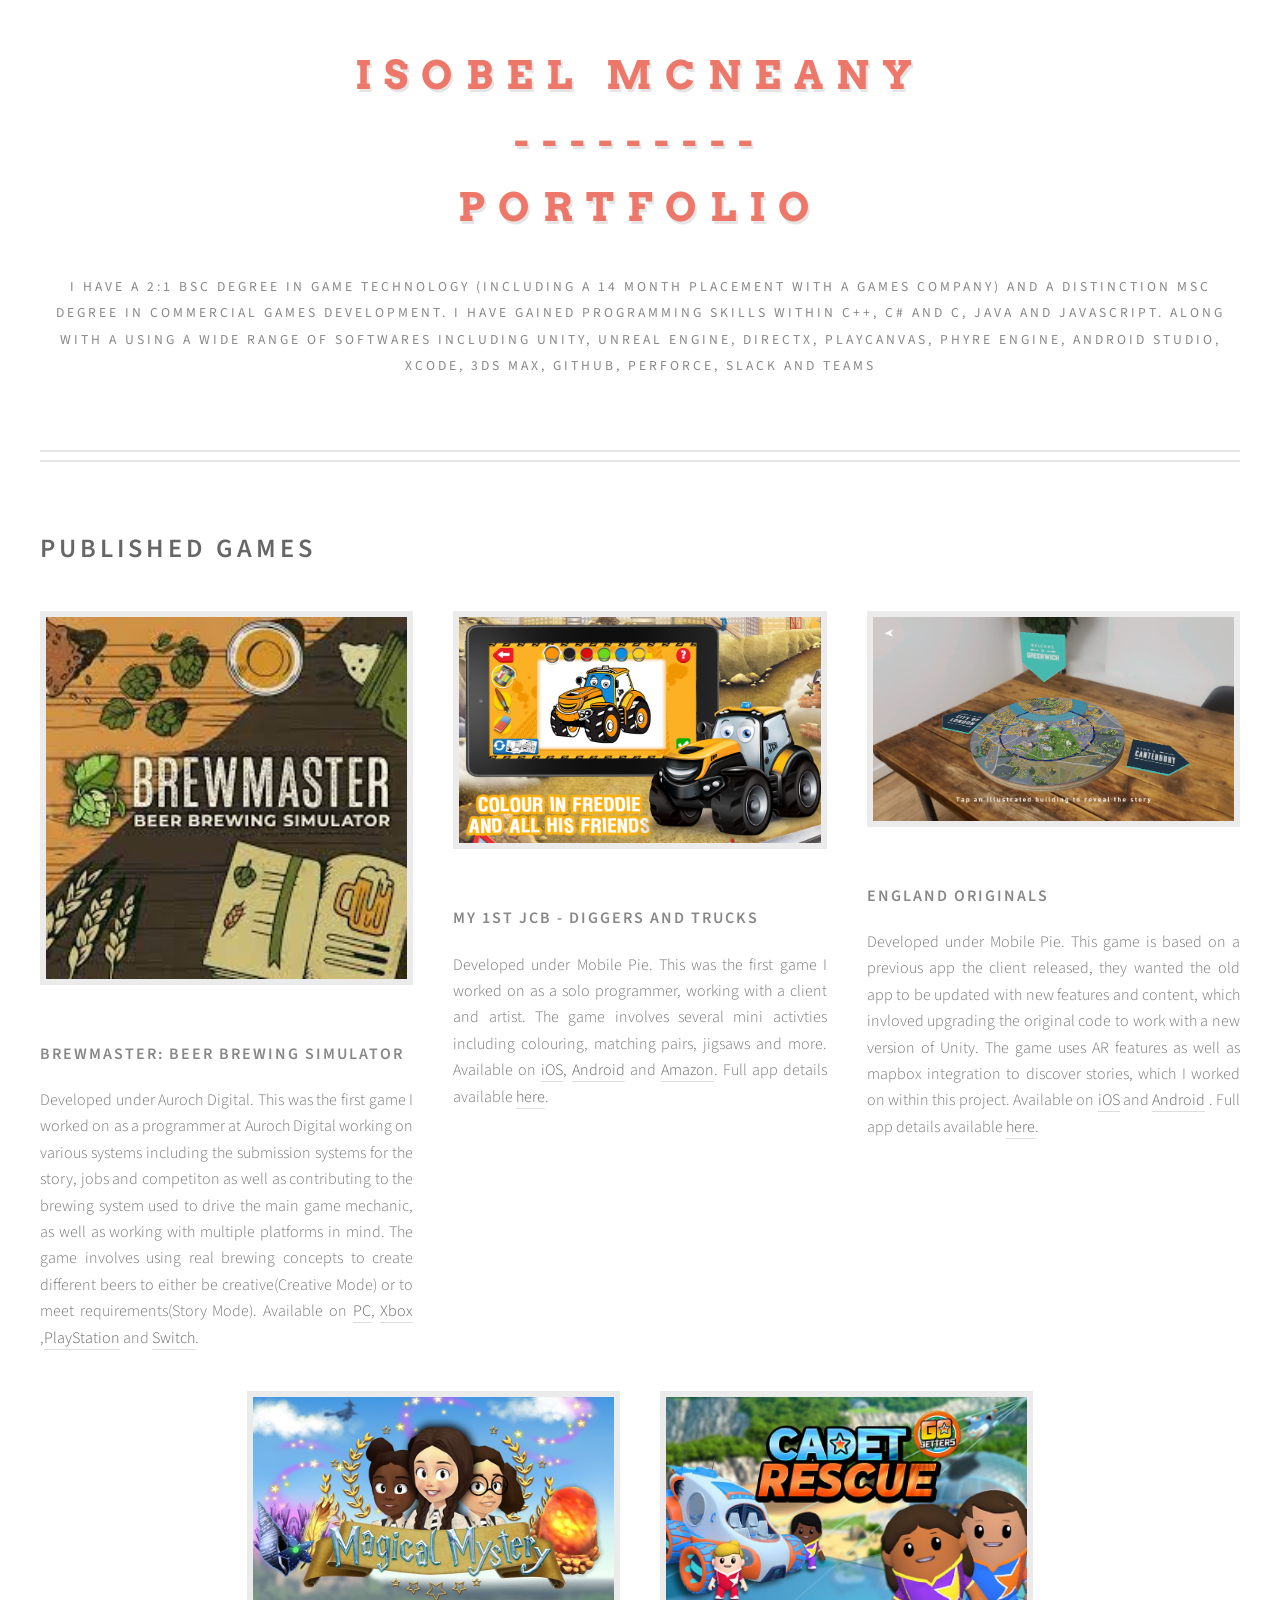
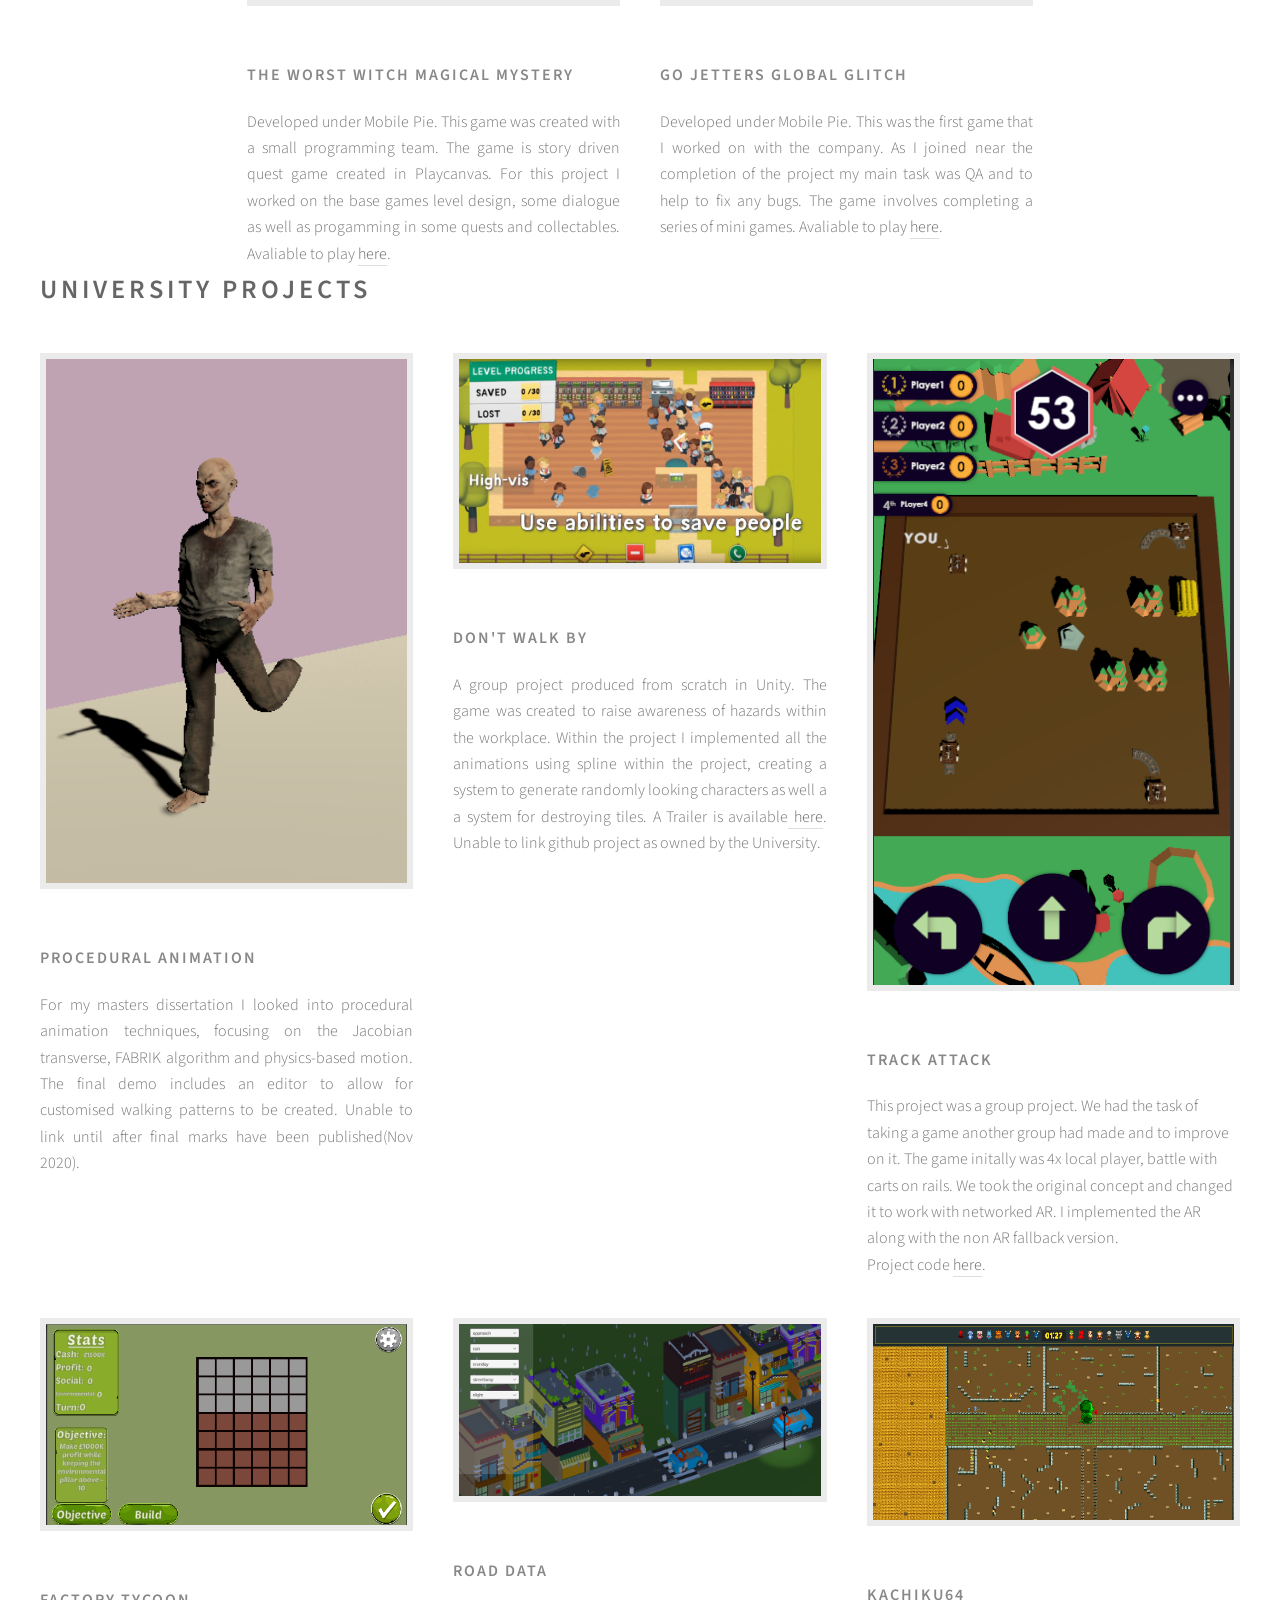
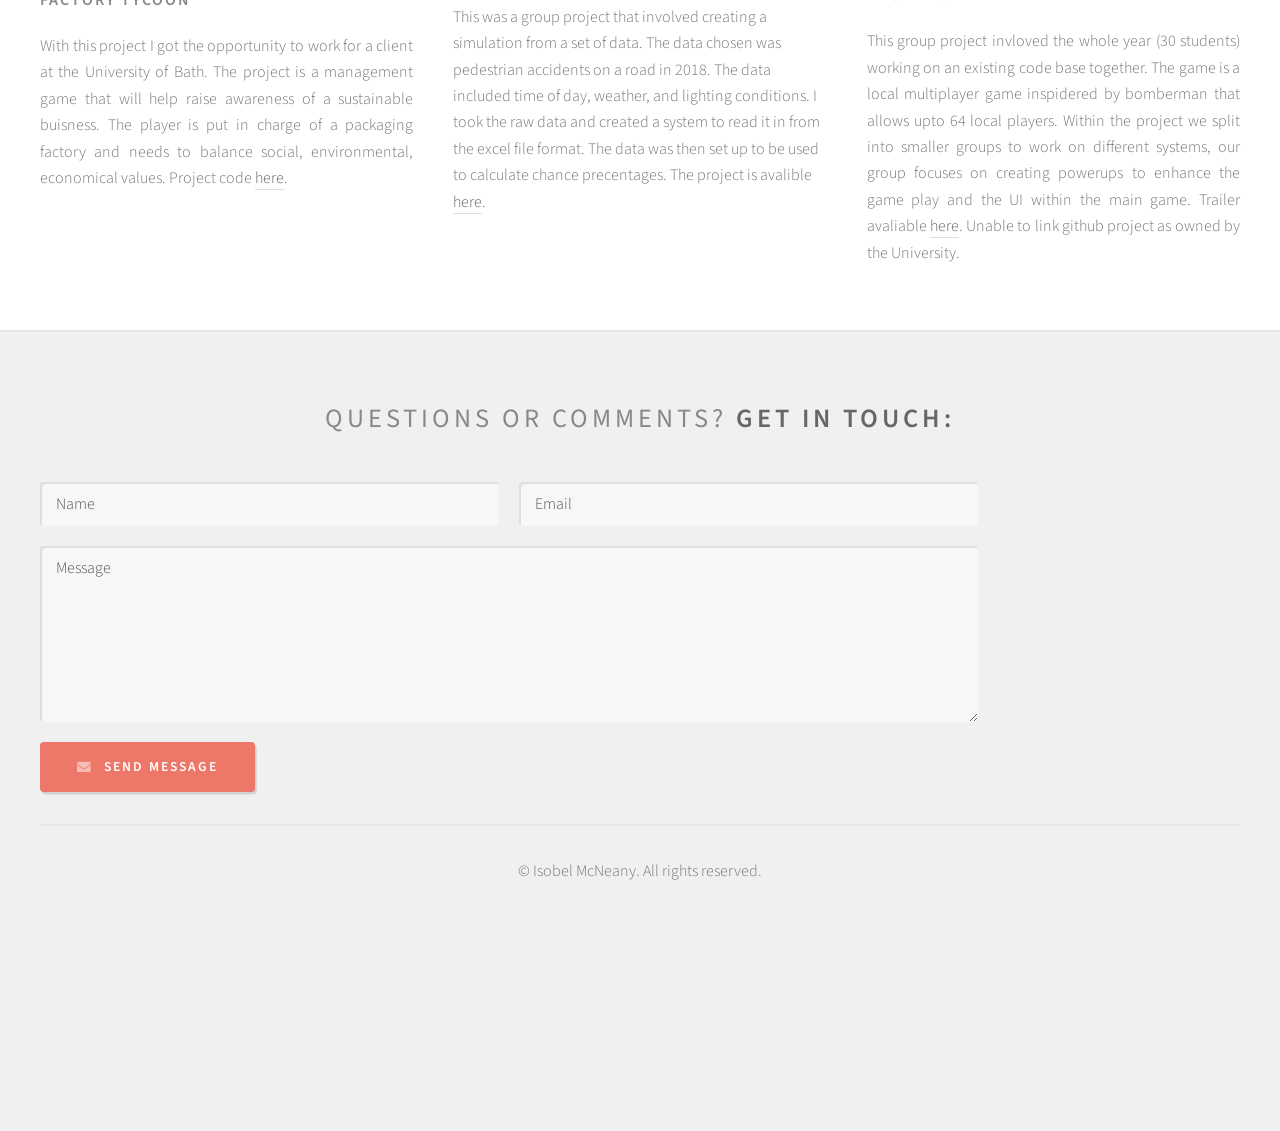
==== commit 95857e85: "Updated with Brewmaster" ====
--- a/index.html
+++ b/index.html
@@ -22,9 +22,9 @@
 						<h1>Isobel McNeany </h1>
 						<h1> --------- </h1>
 						<h1> Portfolio</h1>
-						<p>I have a 2:1 Bsc degree in Game Technology (including a 14 month placement with a games company) and I am currently working towards a Msc in Commercial Games development (finishing Sept 2020). 
+						<p>I have a 2:1 Bsc degree in Game Technology (including a 14 month placement with a games company) and a Distinction Msc degree in Commercial Games Development. 
 							I have gained programming skills within C++, C# and C, Java and Javascript. Along with a using a wide range of softwares including 
-							Unity, Unreal Engine, DirectX, Playcanvas Phyre Engine, Android studio, Xcode, 3DS Max, Github and Slack</p>
+							Unity, Unreal Engine, DirectX, Playcanvas, Phyre Engine, Android studio, Xcode, 3DS Max, Github, Perforce, Slack and Teams</p>
 						
 						<!-- Nav -->
 					</div>
@@ -40,6 +40,20 @@
 							<h2><Strong>Published Games</Strong></h2>
 						</header>
 						<div class="row aln-center">
+							<div class="col-4 col-6-medium col-12-small">
+
+								<!-- Feature -->
+									<section>
+										<a class="image featured"><img src="images/Brewmaster.jpg" alt="" /></a>
+										<header>
+											<h3>Brewmaster: Beer Brewing Simulator</h3>
+										</header>
+										<p> Developed under Auroch Digital. This was the first game I worked on as a programmer at Auroch Digital working on various systems including the submission systems for the story, jobs and competiton as well as contributing to the brewing system used to drive the main game mechanic, as well as working with multiple platforms in mind. The game involves using real brewing concepts to create different beers to either be creative(Creative Mode) or to meet requirements(Story Mode).
+											Available on <a href="https://store.steampowered.com/app/1569200/Brewmaster_Beer_Brewing_Simulator/">PC</a>, <a href="https://www.xbox.com/en-GB/games/store/brewmaster-beer-brewing-simulator/9n4b8bm1j3dt">Xbox</a> 
+										,<a href="https://store.playstation.com/en-gb/product/EP2520-PPSA03868_00-BREWMASTERAUROCH">PlayStation</a> and <a href="https://www.nintendo.co.uk/Games/Nintendo-Switch-download-software/Brewmaster-Beer-Brewing-Simulator-2268710.html">Switch</a>.</p>
+									</section>
+
+							</div>
 							<div class="col-4 col-6-medium col-12-small">
 
 								<!-- Feature -->
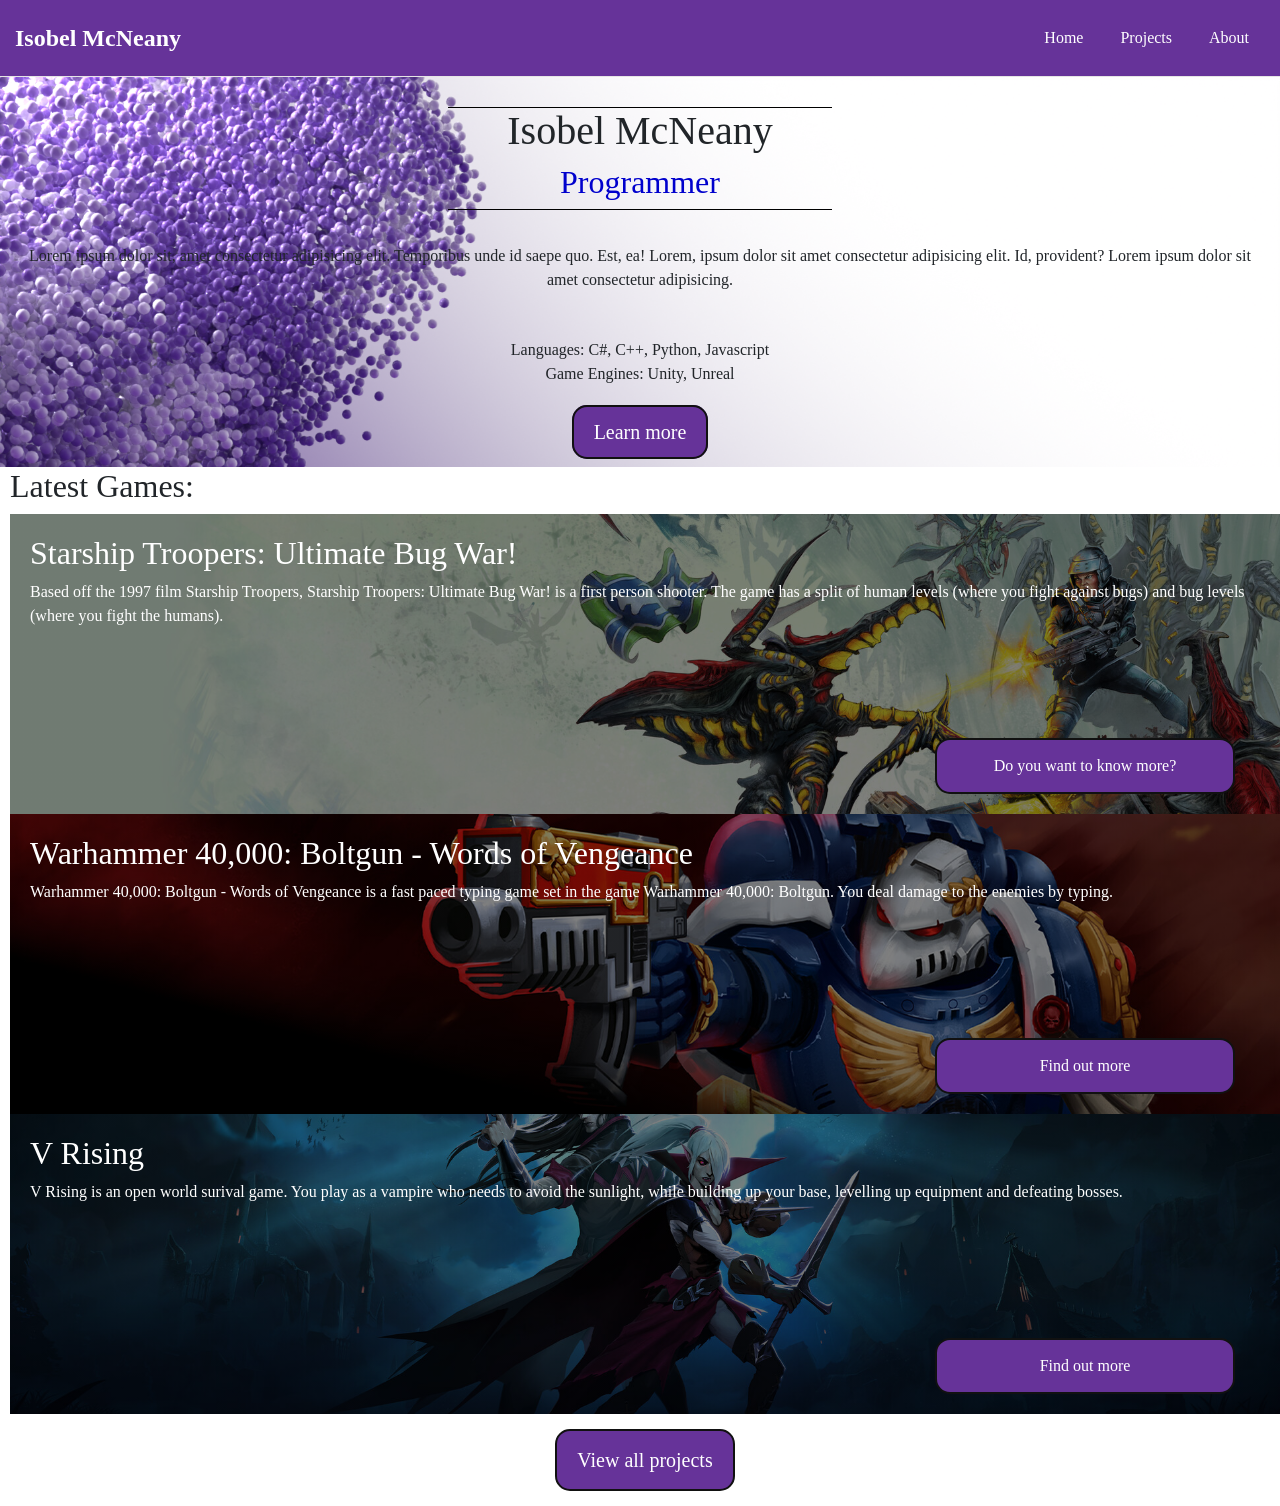
==== commit 50cb413b: "Initial commit" ====
--- a/index.html
+++ b/index.html
@@ -1,267 +1,118 @@
-<!DOCTYPE HTML>
-<!--
-	Strongly Typed by HTML5 UP
-	html5up.net | @ajlkn
-	Free for personal and commercial use under the CCA 3.0 license (html5up.net/license)
--->
-<html>
-	<head>
-		<title>Isobel McNeany Portfolio</title>
-		<meta charset="utf-8" />
-		<meta name="viewport" content="width=device-width, initial-scale=1, user-scalable=no" />
-		<link rel="stylesheet" href="assets/css/main.css" />
-	</head>
-	<body class="homepage is-preload">
-		<div id="page-wrapper">
-
-			<!-- Header -->
-				<section id="header">
-					<div class="container">
-
-						<!-- Logo -->
-						<h1>Isobel McNeany </h1>
-						<h1> --------- </h1>
-						<h1> Portfolio</h1>
-						<p>I have a 2:1 Bsc degree in Game Technology (including a 14 month placement with a games company) and a Distinction Msc degree in Commercial Games Development. 
-							I have gained programming skills within C++, C# and C, Java and Javascript. Along with a using a wide range of softwares including 
-							Unity, Unreal Engine, DirectX, Playcanvas, Phyre Engine, Android studio, Xcode, 3DS Max, Github, Perforce, Slack and Teams</p>
-						
-						<!-- Nav -->
-					</div>
-				</section>
-			<!-- Features -->
-	
-			<!-- Banner -->
-
-			<!-- Main -->
-				<section id="main">
-					<div class="container">
-						<header>
-							<h2><Strong>Published Games</Strong></h2>
-						</header>
-						<div class="row aln-center">
-							<div class="col-4 col-6-medium col-12-small">
-
-								<!-- Feature -->
-									<section>
-										<a class="image featured"><img src="images/Brewmaster.jpg" alt="" /></a>
-										<header>
-											<h3>Brewmaster: Beer Brewing Simulator</h3>
-										</header>
-										<p> Developed under Auroch Digital. This was the first game I worked on as a programmer at Auroch Digital working on various systems including the submission systems for the story, jobs and competiton as well as contributing to the brewing system used to drive the main game mechanic, as well as working with multiple platforms in mind. The game involves using real brewing concepts to create different beers to either be creative(Creative Mode) or to meet requirements(Story Mode).
-											Available on <a href="https://store.steampowered.com/app/1569200/Brewmaster_Beer_Brewing_Simulator/">PC</a>, <a href="https://www.xbox.com/en-GB/games/store/brewmaster-beer-brewing-simulator/9n4b8bm1j3dt">Xbox</a> 
-										,<a href="https://store.playstation.com/en-gb/product/EP2520-PPSA03868_00-BREWMASTERAUROCH">PlayStation</a> and <a href="https://www.nintendo.co.uk/Games/Nintendo-Switch-download-software/Brewmaster-Beer-Brewing-Simulator-2268710.html">Switch</a>.</p>
-									</section>
-
-							</div>
-							<div class="col-4 col-6-medium col-12-small">
-
-								<!-- Feature -->
-									<section>
-										<a class="image featured"><img src="images/JCBColouring.jpg" alt="" /></a>
-										<header>
-											<h3>My 1st JCB - Diggers and Trucks</h3>
-										</header>
-										<p> Developed under Mobile Pie. This was the first game I worked on as a solo programmer, working with a client and artist. The game involves several mini activties including colouring, 
-											matching pairs, jigsaws and more. Available on <a href="https://apps.apple.com/us/app/my-1st-jcb-diggers-and-trucks/id1361156261">iOS</a>, <a href="https://play.google.com/store/apps/details?id=com.p2games.MFJCB&hl=en_GB">Android</a> 
-											and <a href="https://www.amazon.co.uk/My-1st-JCB-Diggers-Trucks/dp/B07F15W6QD">Amazon</a>. Full app details available <a href="https://www.p2games.co.uk/my-1st-jcb">here</a>.</p>
-									</section>
-
-							</div>
-							<div class="col-4 col-6-medium col-12-small">
-
-								<!-- Feature -->
-									<section>
-										<a class="image featured"><img src="images/tabletop.png" alt="" /></a>
-										<header>
-											<h3>England Originals</h3>
-										</header>
-										<p> Developed under Mobile Pie. This game is based on a previous app the client released, they wanted the old app to be updated with new features and content, 
-											which invloved upgrading the original code to work with a new version of Unity. The game uses AR features as well as mapbox integration to discover stories, 
-											which I worked on within this project. Available on <a href="https://apps.apple.com/gb/app/england-originals/id1215745809">iOS</a> and <a href="https://play.google.com/store/apps/details?id=com.hexdigital.ehc&hl=en_GB">Android</a>
-											. Full app details available <a href="https://englandoriginals.co.uk/">here</a>. </p>
-											<div class=""></div>   
-
-											
-									</section>
-
-							</div>
-							<div class="col-4 col-6-medium col-12-small">
-
-								<!-- Feature -->
-									<section>
-										<a  class="image featured"><img src="images/worstWitch.jpg" alt="" /></a>
-										<header>
-											<h3>The Worst Witch Magical Mystery</h3>
-										</header>
-										<p>Developed under Mobile Pie. This game was created with a small programming team. The game is story driven quest game created in Playcanvas.
-										For this project I worked on the base games level design, some dialogue as well as progamming in some quests and collectables.  
-										Avaliable to play <a href="https://www.bbc.co.uk/cbbc/games/the-worst-witch-magical-mystery-game">here</a>.</p>
-									</section>
-
-							</div>
-							<div class="col-4 col-6-medium col-12-small">
-
-								<!-- Feature -->
-									<section>
-										<a  class="image featured"><img src="images/gojetters.jpg" alt="" /></a>
-										<header>
-											<h3>Go Jetters Global Glitch</h3>
-										</header>
-										<p>Developed under Mobile Pie. This was the first game that I worked on with the company. As I joined near the completion of the project 
-											my main task was QA and to help to fix any bugs. The game involves completing a series of mini games. 
-											Avaliable to play <a href="https://www.bbc.co.uk/cbeebies/games/go-jetters-global-glitch">here</a>.</p>
-									</section>
-
-							</div>
-							
-						
-						</div>
-				
-						<header>
-							<h2><Strong>University Projects</Strong></h2>
-						</header>
-						<div class="row aln-center">
-							<div class="col-4 col-6-medium col-12-small">
-
-								<!-- Feature -->
-									<section>
-										<a class="image featured"><img src="images/PA.png" alt="" /></a>
-										<header>
-											<h3>Procedural Animation</h3>
-										</header>
-										<p>For my masters dissertation I looked into procedural animation techniques, focusing on the Jacobian transverse, FABRIK algorithm and physics-based motion.
-											The final demo includes an editor to allow for customised walking patterns to be created.
-											Unable to link until after final marks have been published(Nov 2020). </p>
-									</section>
-
-							</div>
-							<div class="col-4 col-6-medium col-12-small">
-
-								<!-- Feature -->
-									<section>
-										<a  class="image featured"><img src="images/Dontwalkby.png" alt="" /></a>
-										<header>
-											<h3>Don't Walk by</h3>
-										</header>
-										<p>A group project produced from scratch in Unity. The game was created to raise awareness of hazards within the workplace. 
-											Within the project I implemented all the animations using spline within the project, creating a system to generate
-											randomly looking characters as well a a system for destroying tiles. A Trailer is available<a href="https://www.youtube.com/watch?v=MdYRYKkmSy4&feature=youtu.be"> here</a>.
-										    Unable to link github project as owned by the University.</p>
-									</section>
-
-							</div>
-							<div class="col-4 col-6-medium col-12-small">
-
-								<!-- Feature -->
-									<section>
-										<a  class="image featured"><img src="images/trackAttack.png" alt="" /></a>
-										<header>
-											<h3>Track Attack</h3>
-										</header>
-										This project was a group project. We had the task of taking a game another group had made and to improve on it.
-										The game initally was 4x local player, battle with carts on rails. We took the original concept and changed it to work with
-										networked AR. I implemented the AR along with the non AR fallback version.     
-										<p>Project code <a href="https://github.com/IMcNeany/TrackAttackClone ">here</a>.
-									</p>
-									</section>
-
-							</div>
-							<div class="col-4 col-6-medium col-12-small">
-
-								<!-- Feature -->
-									<section>
-										<a class="image featured"><img src="images/factorygrid.png" alt="" /></a>
-										<header>
-											<h3>Factory Tycoon</h3>
-										</header>
-										<p>With this project I got the opportunity to work for a client at the University of Bath. 
-											The project is a management game that will help raise awareness of a sustainable buisness.
-											The player is put in charge of a packaging factory and needs to balance social, environmental, economical values.
-										Project code <a href="https://github.com/IMcNeany/FactoryTycoon">here</a>.</p>
-									</section>
-
-							</div>
-							
-							<div class="col-4 col-6-medium col-12-small">
-
-								<!-- Feature -->
-									<section>
-										<a class="image featured"><img src="images/data.png" alt="" /></a>
-										<header>
-											<h3>Road Data</h3>
-										</header>
-										This was a group project that involved creating a simulation from a set of data. The data chosen was pedestrian accidents on a road in 2018.
-										The data included time of day, weather, and lighting conditions. I took the raw data and created a system to read it in from the excel file format.
-										The data was then set up to be used to calculate chance precentages.
-										The project is avalible <p><a href="https://github.com/IMcNeany/-RoadSafetyData">here</a>.</p>
-									</section>
-
-							</div>
-							<div class="col-4 col-6-medium col-12-small">
-
-								<!-- Feature -->
-									<section>
-										<a class="image featured"><img src="images/k64.png" alt="" /></a>
-										<header>
-											<h3>Kachiku64</h3>
-										</header>
-										<p>This group project invloved the whole year (30 students) working on an existing code base together. The game is a local multiplayer game inspidered by bomberman that allows upto 64 local players.
-											Within the project we split into smaller groups to work on different systems, our group focuses on creating powerups to enhance the game play
-											and the UI within the main game.  
-											Trailer avaliable <a href="https://www.youtube.com/watch?v=9p5fmZgSjEE"> here</a>. Unable to link github project as owned by the University.</p>
-									</section>
-
-							</div>
-						
-						</div>
-				
-			</div>
-		</section>
-			<!-- Footer -->
-				<section id="footer">
-					<div class="container">
-						<header>
-							<h2>Questions or comments? <strong>Get in touch:</strong></h2>
-						</header>
-						<div class="row">
-							
-								<section>
-									<form  method="post" action="https://formspree.io/xyynqbzv">
-										<div class="row gtr-50">
-											<div class="col-6 col-12-small">
-												<input name="name" placeholder="Name" type="text" />
-											</div>
-											<div class="col-6 col-12-small">
-												<input name="email" placeholder="Email" type="text" />
-											</div>
-											<div class="col-12">
-												<textarea name="message" placeholder="Message"></textarea>
-											</div>
-											<div class="col-12">
-												<a href="#" class="form-button-submit button icon solid fa-envelope">Send Message</a>
-											</div>
-										</div>
-									</form>
-								</section>
-						</div>
-					</div>
-					<div id="copyright" class="container">
-						<ul class="links">
-							<li>&copy; Isobel McNeany. All rights reserved.</li>
-						</ul>
-					</div>
-				</section>
-
-		</div>
-	</div>
-		<!-- Scripts -->
-			<script src="assets/js/jquery.min.js"></script>
-			<script src="assets/js/jquery.dropotron.min.js"></script>
-			<script src="assets/js/browser.min.js"></script>
-			<script src="assets/js/breakpoints.min.js"></script>
-			<script src="assets/js/util.js"></script>
-			<script src="assets/js/main.js"></script>
-
-	</body>
-</html>+<!DOCTYPE html>
+
+<html lang="en">
+
+    <head>
+        <meta charset="utf-8">
+
+        <!-- http://getbootstrap.com/docs/5.3/ -->
+        <link href="https://cdn.jsdelivr.net/npm/bootstrap@5.3.3/dist/css/bootstrap.min.css" rel="stylesheet" integrity="sha384-QWTKZyjpPEjISv5WaRU9OFeRpok6YctnYmDr5pNlyT2bRjXh0JMhjY6hW+ALEwIH" crossorigin="anonymous">
+        <script src="https://cdn.jsdelivr.net/npm/bootstrap@5.3.3/dist/js/bootstrap.bundle.min.js" integrity="sha384-YvpcrYf0tY3lHB60NNkmXc5s9fDVZLESaAA55NDzOxhy9GkcIdslK1eN7N6jIeHz" crossorigin="anonymous"></script>
+
+        <meta name="viewport" content="initial-scale=1, width=device-width">
+        <link href="css/styles.css" rel="stylesheet">
+       <!--- <script src="JS/main.js" defer></script> --->
+
+        <title>Isobel McNeany Portfolio</title>
+
+    </head>
+
+
+    <body>
+
+        <nav class="navbar">
+
+            <div class="NavTitle"> <a href="index.html">Isobel McNeany </a></div>
+
+            <div class="nav-links">
+                <a href="index.html" class="nav-button">Home</a>
+                <a class="nav-button" href="projects.html">Projects</a>
+                <a href="about.html" class="nav-button">About</a>
+            </div>
+        </nav>
+
+        <main>
+
+            <!-- Hero content -->
+            <div class="hero">
+                <div class="hero-content">
+                    <div class="hero-content-titles">
+                        <h1> Isobel McNeany </h1>
+                        <h2>Programmer</h2>
+                    </div>
+
+                    <p>
+                        Lorem ipsum dolor sit, amet consectetur adipisicing elit.
+                        Temporibus unde id saepe quo. Est, ea!
+                        Lorem, ipsum dolor sit amet consectetur adipisicing elit.
+                        Id, provident? Lorem ipsum dolor sit amet consectetur adipisicing.
+                    </p>
+
+                    <p>
+                       Languages: C#, C++, Python, Javascript
+                        <br/>
+                        Game Engines: Unity, Unreal
+                    </p>
+
+                    <a href="about.html" class="centre-main-button button">Learn more</a>
+                </div>
+            </div>
+
+            <!-- Latest Projects -->
+            <div class="projects">
+                <h2> Latest Games:</h2>
+
+                <div class="project-container">
+                    <div class="project-container1 project-card">
+                        <div class="project-info">
+
+                            <h2>Starship Troopers: Ultimate Bug War!</h2>
+
+                            <p>
+                                Based off the 1997 film Starship Troopers, Starship Troopers: Ultimate Bug War! is a first person shooter. The game has a split of human levels (where you fight against bugs) and bug levels (where you fight the humans).
+                            </p>
+
+                            <a href="Projects/STUBW.html" class="main-button button">Do you want to know more?</a>
+                        </div>
+                    </div>
+                </div>
+
+                <div class="project-container">
+                    <div class="project-container2 project-card">
+                        <div class="project-info">
+                            <h2>Warhammer 40,000: Boltgun - Words of Vengeance </h2>
+
+                            <p>
+                                Warhammer 40,000: Boltgun - Words of Vengeance is a fast paced typing game set in the game Warhammer 40,000: Boltgun. You deal damage to the enemies by typing.
+                            </p>
+
+                            <a href="Projects/BoltgunWords.html" class="main-button button">Find out more</a>
+                        </div>
+                    </div>
+                </div>
+
+                <div class="project-container">
+                    <div class="project-container3 project-card">
+                        <div class="project-info">
+                            <h2>V Rising</h2>
+
+                            <p>
+                                V Rising is an open world surival game. You play as a vampire who needs to avoid the sunlight, while building up your base, levelling up equipment and defeating bosses.
+                            </p>
+
+                            <a href="Projects/VRising.html" class="main-button button">Find out more</a>
+                        </div>
+                    </div>
+                </div>
+
+                <div class="Project-Button-Container">
+                    <a href="projects.html" class="centre-main-button button"> View all projects</a>
+                </div>
+
+            </div>
+        </main>
+
+        <script src="js/main.js"></script>
+    </body>
+
+</html>
--- a/css/styles.css
+++ b/css/styles.css
@@ -0,0 +1,401 @@
+
+body {
+    font-family:'Cascadia Mono';
+    background-color: white;
+    display: flex;
+    flex-direction: column;
+    min-height: 100vh;
+}
+
+main {
+   
+}
+
+/* Navbar */
+.navbar {
+    width: 100%;
+    display: flex;
+    justify-content: space-between;
+    align-items: center;
+    padding: 20px 15px;
+    background-color: rebeccapurple;
+    border-bottom: 1px solid #e5e5e5;
+    z-index: 1000;
+
+}
+
+/* Title*/
+.NavTitle a{
+    font-size: 24px;
+    font-weight: 700;
+    color: white;
+    text-decoration: none;
+}
+
+
+/* Navigation links */ 
+.nav-links {
+    display: flex;
+    align-items: center;
+    gap: 5px;
+}
+
+/* Nav buttons */
+.nav-button {
+    display: flex;
+    align-items: center;
+    justify-content: center;
+    border: none;
+    background-color: transparent;
+    color: white;
+    text-decoration: none;
+    font-size: 16px;
+    cursor: pointer;
+    padding: 2px 15px 2px 15px;
+    border: 1px solid rebeccapurple;
+}
+
+/* Button hover */
+.nav-button:hover {
+    background-color: dodgerblue;
+    border: 1px solid darkblue;
+}
+
+.dropdown {
+    position: relative;
+}
+
+/* Dropdown menu */
+.dropdown-menu {
+    display: none;
+    position: absolute;
+    background-color: whitesmoke;
+    border: 1px solid;
+    border-color: lightgrey;
+    border-radius: 0;
+    box-shadow: 0 0px 0px rgba(0, 0, 0, 0.08);
+    padding:0;
+}
+
+/*Dropdown list container*/
+.dropdown-menu ul {
+    list-style: none;
+    padding: 0;
+    margin: 0;
+}
+
+/*Dropdown links*/
+.dropdown-menu a{
+    display: block;
+    text-decoration:none;
+    color: darkslategray;
+    text-align:center;
+ 
+}
+
+/* Show dropdown when hovering */ 
+.dropdown:hover .dropdown-menu {
+    display: block;
+}
+.dropdown-menu li:hover {
+    background-color: dodgerblue;
+    border: 1px solid darkblue;
+}
+
+/* Dropdown hover */ 
+.dropdown-menu a:hover {
+    color: black;
+}
+
+/*footer*/
+.footer {
+    margin-top: auto;
+    border-top: 1px solid #e5e5e5;
+     display: flex;
+    justify-content: space-between;
+    align-items: center;
+    padding: 20px 50px;
+    background-color: #ffffff;
+}
+
+.hero-content {
+    width: 100%;
+    padding: 10px 10px 20px 10px;
+    text-align: center;
+    background-image: url("../ProjectImages/Particles_06.png");
+    background-size: cover;
+    /* background: linear-gradient( 135deg, #FFFFFF 0%, #F1EAF8 100% );*/
+}
+
+.hero-content-titles::before,
+.hero-content-titles::after {
+    content: "";
+    position: absolute;
+    left: 35%;
+    right: 35%;
+    height: 1px;
+    background-color: black;
+}
+.hero-content-titles{
+    padding: 20px;
+}
+.hero-content-titles h2{
+    color:mediumblue;
+}
+
+.hero-content p {
+    padding: 15px;
+}
+
+.button {
+    background-color: rebeccapurple;
+    color: white;
+    border: 2px solid #111;
+    border-radius: 15px;
+    text-decoration: none;
+    font-size: 20px;
+    font-weight: 400;
+    cursor: pointer;
+}
+
+.button:hover {
+    background-color: #4B2470;
+}
+
+.centre-main-button {
+    width:auto;
+    padding: 14px 20px;
+   
+}
+
+/*main body button positioned on the right*/
+.main-button {
+    display: block;
+    width: 300px;
+    margin-left: auto;
+    margin-right: 25px;
+    padding: 14px 20px;
+    text-align: center;
+    font-size: 16px;
+}
+
+
+/*main project constainer for all the projects*/
+.projects {
+    justify-content: space-between;
+    margin-left: 10px;
+}
+
+/*main project constainer */
+.project-container {
+    width: 100%;
+    color: white;
+}
+
+.project-card {
+    overflow: hidden;
+    background-repeat: no-repeat;
+    background-position: center;
+    background-size: cover;
+    position: relative;
+    aspect-ratio: 1920/620;
+    width: 100%;
+    transition: height 0.2s ease;
+
+}
+
+.project-container1 {
+    background-image: linear-gradient(rgba(0, 0, 0, 0.5), rgba(0, 0, 0, 0.5)), url("../ProjectImages/STUBHeader.jpg");
+    height: 300px;
+}
+
+.project-container1:hover {
+    background-image: linear-gradient(rgba(0, 0, 0, 0.25), rgba(0, 0, 0, 0.25)), url("../ProjectImages/STUBHeader.jpg");
+    height: 300px;
+}
+
+.project-container2 {
+    background-image: linear-gradient(rgba(0, 0, 0, 0.5), rgba(0, 0, 0, 0.5)), url("../ProjectImages/WOVHeader.jpg");
+    height: 300px;
+}
+
+.project-container2:hover {
+    background-image: linear-gradient(rgba(0, 0, 0, 0.25), rgba(0, 0, 0, 0.25)), url("../ProjectImages/WOVHeader.jpg");
+    height: 300px;
+}
+
+.project-container3 {
+    background-image: linear-gradient(rgba(0, 0, 0, 0.5), rgba(0, 0, 0, 0.5)), url("../ProjectImages/VrisingHeader.jpg");
+    height: 300px;
+}
+
+.project-container3:hover {
+    background-image: linear-gradient(rgba(0, 0, 0, 0.25), rgba(0, 0, 0, 0.25)), url("../ProjectImages/VrisingHeader.jpg");
+    height: 300px;
+}
+
+.Project-Button-Container {
+    display: flex;
+    justify-content: center;
+    margin: 15px;
+}
+
+.project-info {
+    padding: 20px;
+}
+
+.project-info a{
+    position: absolute;
+    bottom: 20px;
+    right: 20px;
+}
+
+/*------Projects ------- */
+.projects h1 {
+    color: rebeccapurple;
+    margin-bottom: 50px;
+}
+
+.small-project {
+    display: flex;
+    align-items: center;
+    gap: 25px;
+    padding: 20px;
+    background-color: white;
+    border: 2px solid #e5ddf0;
+
+    transition: 0.2s ease;
+    text-decoration: none;
+    color: inherit;
+}
+
+
+.small-project:hover {
+    border-color: rebeccapurple;
+    background-color: whitesmoke;
+}
+
+.small-project img {
+    width: 180px;
+    height: 100px;
+    object-fit: cover;
+    border-radius: 8px;
+}
+
+.small-project-info {
+    flex: 1;
+    display: flex;
+    align-items: center;
+    justify-content: space-between;
+}
+
+.small-project-info h3 {
+    margin: 0 0 15px 0;
+    color: #222;
+    font-size: 22px;
+}
+
+.small-project-info span {
+    color: rebeccapurple;
+    font-weight: bold;
+    margin-right: 20px;
+}
+
+.small-project-info a:hover {
+    color: #4B2470;
+}
+
+/*---Project Pages---*/
+
+.project-page {
+    margin: 0;
+    
+}
+
+.project-page h1 {
+    color: rebeccapurple;
+    margin-bottom: 20px;
+    text-align: center;
+}
+
+.project-detail {
+    display: flex;
+    justify-content: center;
+    align-items: center;
+}
+
+.project-detail h3 {
+    margin: 0;
+    color: rebeccapurple;
+}
+
+.project-detail p {
+    margin: 0;
+    color: #666;
+}
+
+.project-page iframe {
+    display: block;
+    margin: 40px auto;
+    max-width: 100%;
+}
+
+.description {
+    max-width: 800px;
+    margin: 30px auto;
+    color: #666;
+}
+
+.project-page > h3 {
+    margin-top: 40px;
+    color: rebeccapurple;
+    text-align: left;
+}
+
+.project-page > ul {
+    padding-left: 20px;
+    list-style-type:disc;
+    justify-content: left;
+}
+
+
+.project-page > description {
+    padding-left: 100px;
+    justify-content: left;
+}
+
+.project-page img {
+    display: block;
+    margin: 0 auto;
+    width: 560px;
+    height: 315px;
+}
+.project-page a {
+    text-decoration: none;
+    color: rebeccapurple;
+}
+
+.project-page a:hover {
+    color: #4B2470;
+}
+
+.play-now {
+    display: flex;
+    justify-content: center;
+    align-items: center;
+    gap: 25px;
+    margin-top: 30px;
+}
+
+.play-now a {
+    text-decoration: none;
+    color: rebeccapurple;
+}
+
+.play-now a:hover {
+    color: #4B2470;
+}
+
+.play-now h3 {
+    margin: 0;
+}
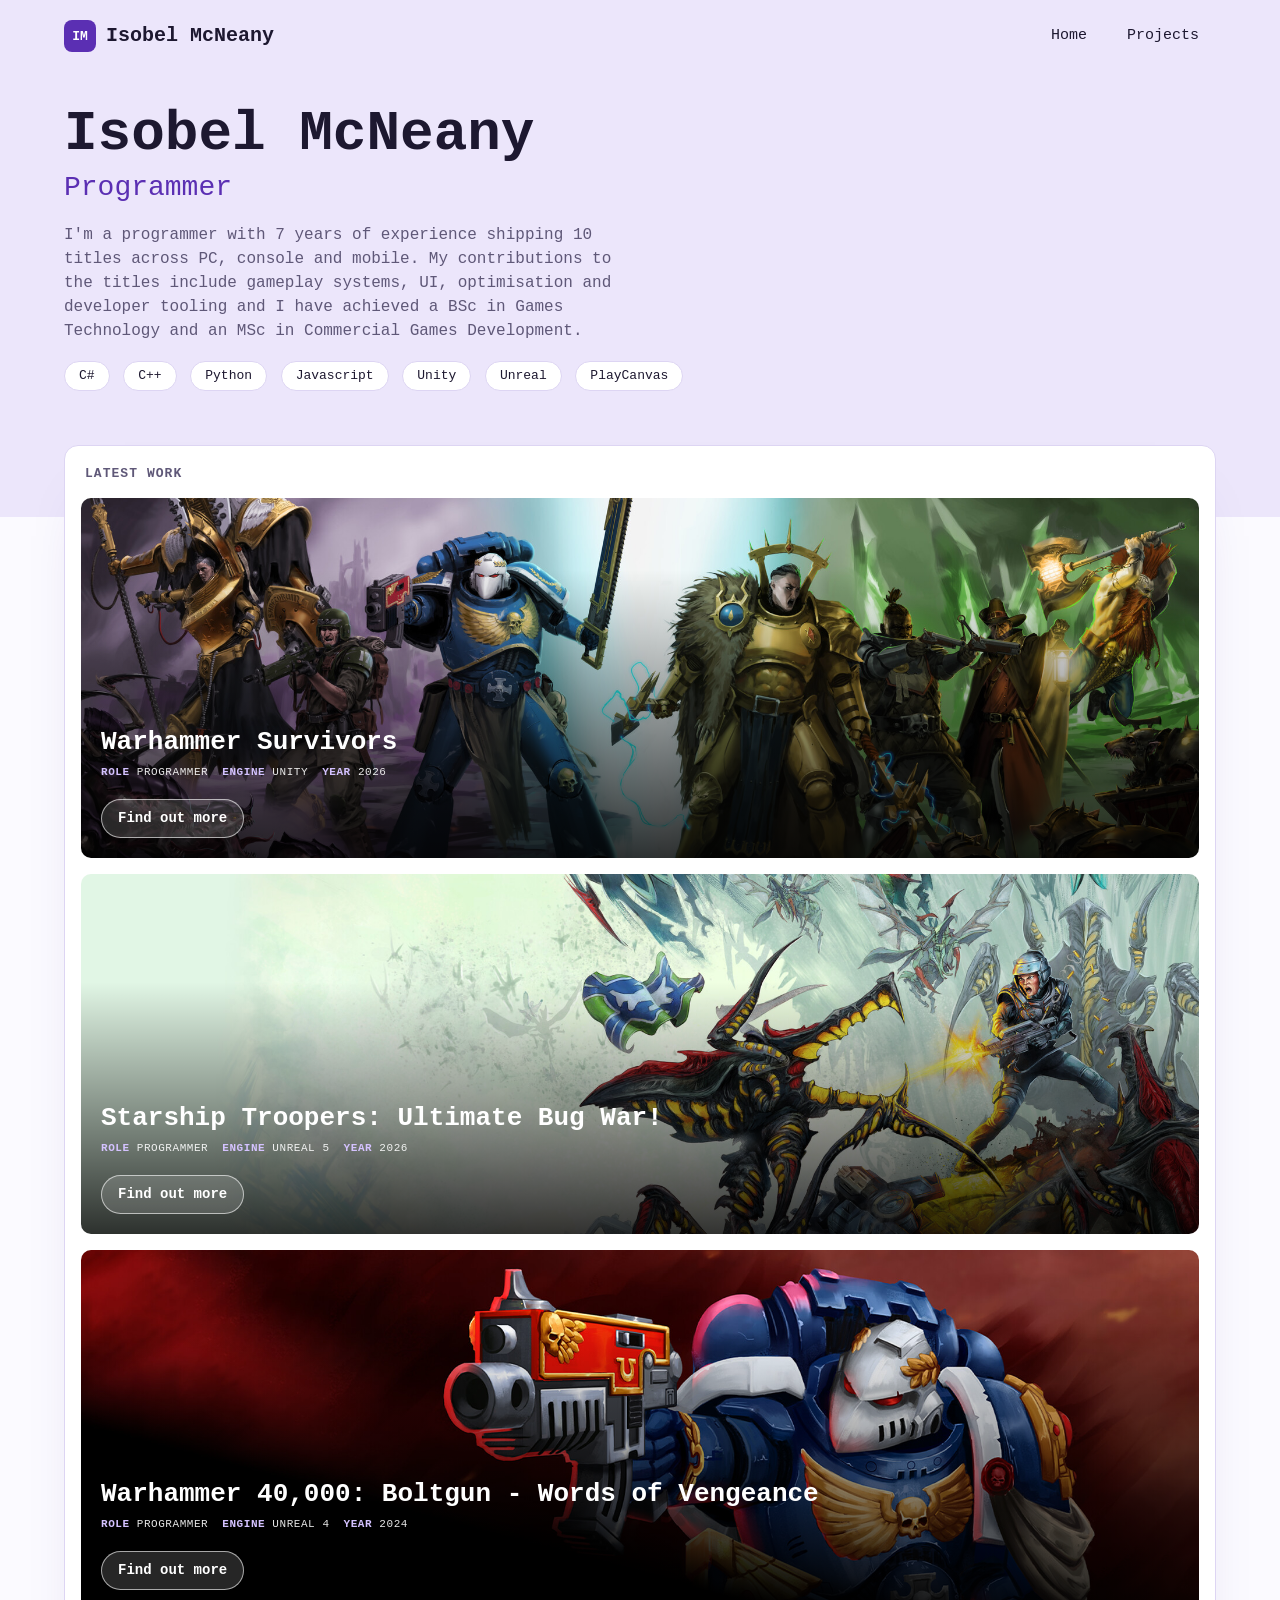
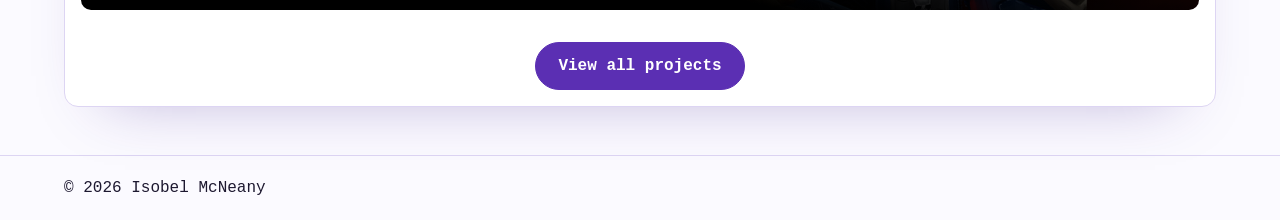
==== commit 71f1f62a: "Updated Css with new styling, updated home and projects page, added WS page" ====
--- a/index.html
+++ b/index.html
@@ -11,7 +11,6 @@
 
         <meta name="viewport" content="initial-scale=1, width=device-width">
         <link href="css/styles.css" rel="stylesheet">
-       <!--- <script src="JS/main.js" defer></script> --->
 
         <title>Isobel McNeany Portfolio</title>
 
@@ -27,7 +26,6 @@
             <div class="nav-links">
                 <a href="index.html" class="nav-button">Home</a>
                 <a class="nav-button" href="projects.html">Projects</a>
-                <a href="about.html" class="nav-button">About</a>
             </div>
         </nav>
 
@@ -42,25 +40,59 @@
                     </div>
 
                     <p>
-                        Lorem ipsum dolor sit, amet consectetur adipisicing elit.
-                        Temporibus unde id saepe quo. Est, ea!
-                        Lorem, ipsum dolor sit amet consectetur adipisicing elit.
-                        Id, provident? Lorem ipsum dolor sit amet consectetur adipisicing.
+                        I'm a programmer with 7 years of experience shipping 10 titles across PC, console and mobile.
+                        My contributions to the titles include gameplay systems, UI, optimisation and developer tooling and I have achieved a BSc in Games Technology and an MSc in Commercial Games Development. 
                     </p>
 
-                    <p>
-                       Languages: C#, C++, Python, Javascript
-                        <br/>
-                        Game Engines: Unity, Unreal
-                    </p>
+                    <div>
+                        <ul>
+                            <li class="tagged">
+                                C#
+                            </li>
+                            <li class="tagged">
+                                C++
+                            </li>
+                            <li class="tagged">
+                                Python
+                            </li>
+                            <li class="tagged">
+                                Javascript
+                            </li>
+                            <li class="tagged">
+                                Unity
+                            </li>
+                            <li class="tagged">
+                                Unreal
+                            </li>
+                            <li class="tagged">
+                                PlayCanvas
+                            </li>
+                        </ul>
+                    </div>
 
-                    <a href="about.html" class="centre-main-button button">Learn more</a>
+                   <!-- <a href="about.html" class="centre-main-button button">CV</a> -->
                 </div>
             </div>
 
             <!-- Latest Projects -->
             <div class="projects">
-                <h2> Latest Games:</h2>
+                <h2> Latest work</h2>
+
+                <div class="project-container">
+                    <div class="project-container3 project-card">
+                        <div class="project-info">
+                            <h2>Warhammer Survivors</h2>
+
+                            <div class="project-meta">
+                                <span><b>Role</b> Programmer</span>
+                                <span><b>Engine</b> Unity</span>
+                                <span><b>Year</b> 2026</span>
+                            </div>
+
+                            <a href="Projects/Warhammersurvivors.html" class="main-button button">Find out more</a>
+                        </div>
+                    </div>
+                </div>
 
                 <div class="project-container">
                     <div class="project-container1 project-card">
@@ -68,11 +100,13 @@
 
                             <h2>Starship Troopers: Ultimate Bug War!</h2>
 
-                            <p>
-                                Based off the 1997 film Starship Troopers, Starship Troopers: Ultimate Bug War! is a first person shooter. The game has a split of human levels (where you fight against bugs) and bug levels (where you fight the humans).
-                            </p>
+                            <div class="project-meta">
+                                <span><b>Role</b> Programmer</span>
+                                <span><b>Engine</b> Unreal 5</span>
+                                <span><b>Year</b> 2026</span>
+                            </div>
 
-                            <a href="Projects/STUBW.html" class="main-button button">Do you want to know more?</a>
+                            <a href="Projects/STUBW.html" class="main-button button">Find out more</a>
                         </div>
                     </div>
                 </div>
@@ -82,25 +116,12 @@
                         <div class="project-info">
                             <h2>Warhammer 40,000: Boltgun - Words of Vengeance </h2>
 
-                            <p>
-                                Warhammer 40,000: Boltgun - Words of Vengeance is a fast paced typing game set in the game Warhammer 40,000: Boltgun. You deal damage to the enemies by typing.
-                            </p>
-
+                            <div class="project-meta">
+                                <span><b>Role</b> Programmer</span>
+                                <span><b>Engine </b> Unreal 4</span>
+                                <span><b>Year</b> 2024</span>
+                            </div>
                             <a href="Projects/BoltgunWords.html" class="main-button button">Find out more</a>
-                        </div>
-                    </div>
-                </div>
-
-                <div class="project-container">
-                    <div class="project-container3 project-card">
-                        <div class="project-info">
-                            <h2>V Rising</h2>
-
-                            <p>
-                                V Rising is an open world surival game. You play as a vampire who needs to avoid the sunlight, while building up your base, levelling up equipment and defeating bosses.
-                            </p>
-
-                            <a href="Projects/VRising.html" class="main-button button">Find out more</a>
                         </div>
                     </div>
                 </div>
@@ -112,6 +133,10 @@
             </div>
         </main>
 
+        <footer>
+            <div class="footer"> © 2026 Isobel McNeany</div>
+        </footer>
+
         <script src="js/main.js"></script>
     </body>
 
--- a/css/styles.css
+++ b/css/styles.css
@@ -1,43 +1,74 @@
+/* store project theme colours in one place - use var(-- XX)*/
+:root {
+    --bg: #fbfaff;          /* page background */
+    --band: #ece6fb;        /* lilac band */
+    --panel: #ffffff;       /* white panels and pills */
+    --text: #1d1830;        /* main text */
+    --muted: #5f5878;       /* secondary text */
+    --accent: #5b2fb3;      /* purple accent */
+    --accent-dark: #47238f; /* accent hover */
+    --line: #ddd5f3;        /* borders */
+}
+
+/* Include padding and borders in element widths (Bootstrap did this on some pages only) */
+*,
+*::before,
+*::after {
+    box-sizing: border-box;
+}
 
 body {
-    font-family:'Cascadia Mono';
-    background-color: white;
+    margin: 0;
+    font-family: 'Cascadia Mono', monospace;
+    background-color: var(--bg);
+    color: var(--text);
     display: flex;
     flex-direction: column;
     min-height: 100vh;
-}
-
-main {
-   
 }
 
 /* Navbar */
 .navbar {
     width: 100%;
     display: flex;
+    flex-wrap: wrap;
+    gap: 12px;
     justify-content: space-between;
     align-items: center;
-    padding: 20px 15px;
-    background-color: rebeccapurple;
-    border-bottom: 1px solid #e5e5e5;
+    padding: 18px clamp(16px, 5vw, 64px);
+    background-color: var(--band);
     z-index: 1000;
-
-}
-
-/* Title*/
-.NavTitle a{
-    font-size: 24px;
+}
+
+/* Title with "IM" monogram */
+.NavTitle a {
+    display: flex;
+    align-items: center;
+    gap: 10px;
+    font-size: 20px;
     font-weight: 700;
+    color: var(--text);
+    text-decoration: none;
+}
+
+.NavTitle a::before {
+    content: "IM";
+    display: grid;
+    place-items: center;
+    width: 32px;
+    height: 32px;
+    border-radius: 8px;
+    background-color: var(--accent);
     color: white;
-    text-decoration: none;
-}
-
-
-/* Navigation links */ 
+    font-size: 13px;
+    font-weight: 700;
+}
+
+/* Navigation links */
 .nav-links {
     display: flex;
     align-items: center;
-    gap: 5px;
+    gap: 6px;
 }
 
 /* Nav buttons */
@@ -45,20 +76,23 @@
     display: flex;
     align-items: center;
     justify-content: center;
-    border: none;
     background-color: transparent;
-    color: white;
+    color: var(--text);
     text-decoration: none;
-    font-size: 16px;
+    font-size: 15px;
     cursor: pointer;
-    padding: 2px 15px 2px 15px;
-    border: 1px solid rebeccapurple;
-}
-
-/* Button hover */
-.nav-button:hover {
-    background-color: dodgerblue;
-    border: 1px solid darkblue;
+    padding: 6px 16px;
+    border: 1px solid transparent;
+    border-radius: 999px;
+    transition: background-color 0.2s ease, border-color 0.2s ease, color 0.2s ease;
+}
+
+/* Button hover*/
+.nav-button:hover,
+.nav-button.active {
+    background-color: var(--panel);
+    border-color: var(--line);
+    color: var(--accent);
 }
 
 .dropdown {
@@ -69,12 +103,11 @@
 .dropdown-menu {
     display: none;
     position: absolute;
-    background-color: whitesmoke;
-    border: 1px solid;
-    border-color: lightgrey;
-    border-radius: 0;
-    box-shadow: 0 0px 0px rgba(0, 0, 0, 0.08);
-    padding:0;
+    background-color: var(--panel);
+    border: 1px solid var(--line);
+    border-radius: 10px;
+    padding: 0;
+    overflow: hidden;
 }
 
 /*Dropdown list container*/
@@ -85,175 +118,283 @@
 }
 
 /*Dropdown links*/
-.dropdown-menu a{
+.dropdown-menu a {
     display: block;
-    text-decoration:none;
-    color: darkslategray;
-    text-align:center;
- 
-}
-
-/* Show dropdown when hovering */ 
+    text-decoration: none;
+    color: var(--text);
+    text-align: center;
+}
+
+/* Show dropdown when hovering */
 .dropdown:hover .dropdown-menu {
     display: block;
 }
+
 .dropdown-menu li:hover {
-    background-color: dodgerblue;
-    border: 1px solid darkblue;
-}
-
-/* Dropdown hover */ 
+    background-color: var(--band);
+}
+
+/* Dropdown hover */
 .dropdown-menu a:hover {
-    color: black;
+    color: var(--accent);
 }
 
 /*footer*/
 .footer {
     margin-top: auto;
-    border-top: 1px solid #e5e5e5;
-     display: flex;
+    border-top: 1px solid var(--line);
+    display: flex;
     justify-content: space-between;
     align-items: center;
-    padding: 20px 50px;
-    background-color: #ffffff;
-}
-
+    padding: 20px clamp(16px, 5vw, 64px);
+    background-color: var(--bg);
+}
+
+/* ---------- Hero---------- */
 .hero-content {
     width: 100%;
-    padding: 10px 10px 20px 10px;
-    text-align: center;
-    background-image: url("../ProjectImages/Particles_06.png");
-    background-size: cover;
-    /* background: linear-gradient( 135deg, #FFFFFF 0%, #F1EAF8 100% );*/
-}
-
-.hero-content-titles::before,
-.hero-content-titles::after {
-    content: "";
-    position: absolute;
-    left: 35%;
-    right: 35%;
-    height: 1px;
-    background-color: black;
-}
-.hero-content-titles{
-    padding: 20px;
-}
-.hero-content-titles h2{
-    color:mediumblue;
+    padding: 32px clamp(16px, 5vw, 64px) 110px;
+    text-align: left;
+    background-color: var(--band);
+}
+
+.hero-content > * {
+    max-width: 760px;
+}
+
+.hero-content-titles {
+    padding: 0;
+}
+
+.hero-content-titles h1 {
+    font-size: clamp(34px, 5.5vw, 56px);
+    font-weight: 800;
+    line-height: 1.05;
+    margin: 0 0 8px;
+}
+
+.hero-content-titles h2 {
+    color: var(--accent);
+    font-size: clamp(20px, 3vw, 28px);
+    margin: 0;
 }
 
 .hero-content p {
-    padding: 15px;
-}
-
+    padding: 0;
+    margin: 18px 0;
+    color: var(--muted);
+    max-width: 60ch;
+}
+
+/* tags */
+.hero-content ul {
+    margin: 0 0 8px;
+    padding: 0;
+    list-style: none;
+}
+
+.tagged {
+    display: inline-block;
+    margin: 0 4px 8px 0;
+    padding: 5px 14px;
+    font-size: 13px;
+    font-weight: 400;
+    line-height: 1.4;
+    color: var(--text);
+    background-color: var(--panel);
+    border: 1px solid var(--line);
+    border-radius: 999px;
+}
+
+/* ---------- Buttons ---------- */
 .button {
-    background-color: rebeccapurple;
+    display: inline-block;
+    background-color: var(--accent);
     color: white;
-    border: 2px solid #111;
-    border-radius: 15px;
+    border: 1px solid var(--accent);
+    border-radius: 999px;
     text-decoration: none;
-    font-size: 20px;
-    font-weight: 400;
+    font-size: 16px;
+    font-weight: 600;
     cursor: pointer;
+    transition: background-color 0.2s ease;
 }
 
 .button:hover {
-    background-color: #4B2470;
+    background-color: var(--accent-dark);
+    color: white;
 }
 
 .centre-main-button {
-    width:auto;
-    padding: 14px 20px;
-   
-}
-
-/*main body button positioned on the right*/
+    padding: 11px 22px;
+    margin-top: 12px;
+}
+
+/* Button on the project cards */
 .main-button {
-    display: block;
-    width: 300px;
-    margin-left: auto;
-    margin-right: 25px;
-    padding: 14px 20px;
-    text-align: center;
-    font-size: 16px;
-}
-
-
-/*main project constainer for all the projects*/
-.projects {
-    justify-content: space-between;
-    margin-left: 10px;
-}
-
-/*main project constainer */
+    display: inline-block;
+    margin-top: 10px;
+    padding: 8px 16px;
+    font-size: 14px;
+    background-color: rgba(255, 255, 255, 0.15);
+    border-color: rgba(255, 255, 255, 0.6);
+}
+
+.main-button:hover {
+    background-color: white;
+    color: var(--accent);
+}
+
+/* ---------- Latest games: white panel overlapping the band ---------- */
+.hero + .projects {
+    position: relative;
+    display: grid;
+    grid-template-columns: 1fr;
+    gap: 16px;
+    margin: -72px clamp(16px, 5vw, 64px) 48px;
+    padding: 16px;
+    background-color: var(--panel);
+    border: 1px solid var(--line);
+    border-radius: 14px;
+    box-shadow: 0 30px 60px -40px rgba(59, 31, 138, 0.35);
+}
+
+.hero + .projects > h2 {
+    grid-column: 1 / -1;
+    margin: 4px 4px 0;
+    font-size: 13px;
+    font-weight: 600;
+    letter-spacing: 0.08em;
+    text-transform: uppercase;
+    color: var(--muted);
+}
+
+/* project container (one per game) */
 .project-container {
-    width: 100%;
+    min-width: 0;
     color: white;
 }
 
 .project-card {
+    position: relative;
+    display: flex;
+    align-items: flex-end;
+    height: 100%;
+    min-height: 360px;
     overflow: hidden;
+    border-radius: 10px;
     background-repeat: no-repeat;
     background-position: center;
     background-size: cover;
-    position: relative;
-    aspect-ratio: 1920/620;
+}
+
+.project-container1 {
+    background-image: linear-gradient(rgba(0, 0, 0, 0) 30%, rgba(0, 0, 0, 0.8)), url("../ProjectImages/STUBHeader.jpg");
+}
+
+.project-container1:hover {
+    background-image: linear-gradient(rgba(0, 0, 0, 0) 40%, rgba(0, 0, 0, 0.7)), url("../ProjectImages/STUBHeader.jpg");
+}
+
+.project-container2 {
+    background-image: linear-gradient(rgba(0, 0, 0, 0) 20%, rgba(0, 0, 0, 0.8)), url("../ProjectImages/WOVHeader.jpg");
+}
+
+.project-container2:hover {
+    background-image: linear-gradient(rgba(0, 0, 0, 0) 30%, rgba(0, 0, 0, 0.7)), url("../ProjectImages/WOVHeader.jpg");
+}
+
+.project-container3 {
+    background-image: linear-gradient(rgba(0, 0, 0, 0) 20%, rgba(0, 0, 0, 0.8)), url("../ProjectImages/warhammerSurvivorsHeader.jpg");
+}
+
+.project-container3:hover {
+    background-image: linear-gradient(rgba(0, 0, 0, 0) 30%, rgba(0, 0, 0, 0.7)), url("../ProjectImages/warhammerSurvivorsHeader.jpg");
+}
+
+.project-info {
     width: 100%;
-    transition: height 0.2s ease;
-
-}
-
-.project-container1 {
-    background-image: linear-gradient(rgba(0, 0, 0, 0.5), rgba(0, 0, 0, 0.5)), url("../ProjectImages/STUBHeader.jpg");
-    height: 300px;
-}
-
-.project-container1:hover {
-    background-image: linear-gradient(rgba(0, 0, 0, 0.25), rgba(0, 0, 0, 0.25)), url("../ProjectImages/STUBHeader.jpg");
-    height: 300px;
-}
-
-.project-container2 {
-    background-image: linear-gradient(rgba(0, 0, 0, 0.5), rgba(0, 0, 0, 0.5)), url("../ProjectImages/WOVHeader.jpg");
-    height: 300px;
-}
-
-.project-container2:hover {
-    background-image: linear-gradient(rgba(0, 0, 0, 0.25), rgba(0, 0, 0, 0.25)), url("../ProjectImages/WOVHeader.jpg");
-    height: 300px;
-}
-
-.project-container3 {
-    background-image: linear-gradient(rgba(0, 0, 0, 0.5), rgba(0, 0, 0, 0.5)), url("../ProjectImages/VrisingHeader.jpg");
-    height: 300px;
-}
-
-.project-container3:hover {
-    background-image: linear-gradient(rgba(0, 0, 0, 0.25), rgba(0, 0, 0, 0.25)), url("../ProjectImages/VrisingHeader.jpg");
-    height: 300px;
-}
+    padding: 20px;
+}
+
+.project-info h2 {
+    margin: 0 0 6px;
+    font-size: 26px;
+    font-weight: 700;
+    line-height: 1.2;
+    color: white;
+}
+
+.project-info p {
+    margin: 0;
+    max-width: 75ch;
+    font-size: 14px;
+    line-height: 1.5;
+    color: rgba(255, 255, 255, 0.85);
+}
+
+.project-meta {
+    display: flex;
+    flex-wrap: wrap;
+    gap: 4px 14px;
+    margin: 0 0 8px;
+    font-size: 11px;
+    letter-spacing: 0.05em;
+    text-transform: uppercase;
+    color: rgba(255, 255, 255, 0.9);
+}
+
+.project-meta b {
+    font-weight: 600;
+    color: #d4c2ff;
+}
+
+.project-meta span:empty {
+    display: none;
+}
+
 
 .Project-Button-Container {
+    grid-column: 1 / -1;
     display: flex;
     justify-content: center;
-    margin: 15px;
-}
-
-.project-info {
-    padding: 20px;
-}
-
-.project-info a{
-    position: absolute;
-    bottom: 20px;
-    right: 20px;
-}
-
-/*------Projects ------- */
-.projects h1 {
-    color: rebeccapurple;
-    margin-bottom: 50px;
+    margin: 4px 0 0;
+}
+
+/*------Projects page ------- */
+.projects {
+    padding: 0 clamp(16px, 5vw, 64px) 48px;
+}
+
+.projects > h1 {
+    margin: 0 calc(-1 * clamp(16px, 5vw, 64px)) 32px;
+    padding: 20px clamp(16px, 5vw, 64px) 36px;
+    background-color: var(--band);
+    color: var(--text);
+    font-size: clamp(28px, 4.5vw, 42px);
+    font-weight: 800;
+    letter-spacing: -0.02em;
+}
+
+.projects > h1 ~ h2 {
+    display: flex;
+    align-items: center;
+    gap: 12px;
+    margin: 28px 0 10px;
+    font-size: 14px;
+    font-weight: 700;
+    color: var(--accent);
+}
+
+.projects > h1 ~ h2::after {
+    content: "";
+    flex: 1;
+    height: 1px;
+    background-color: var(--line);
+}
+
+.projects > h1 + h2 {
+    margin-top: 0;
 }
 
 .small-project {
@@ -261,18 +402,18 @@
     align-items: center;
     gap: 25px;
     padding: 20px;
-    background-color: white;
-    border: 2px solid #e5ddf0;
-
+    margin-bottom: 10px;
+    background-color: var(--panel);
+    border: 1px solid var(--line);
+    border-radius: 12px;
     transition: 0.2s ease;
     text-decoration: none;
     color: inherit;
 }
 
-
 .small-project:hover {
-    border-color: rebeccapurple;
-    background-color: whitesmoke;
+    border-color: var(--accent);
+    background-color: var(--band);
 }
 
 .small-project img {
@@ -291,111 +432,259 @@
 
 .small-project-info h3 {
     margin: 0 0 15px 0;
-    color: #222;
+    color: var(--text);
     font-size: 22px;
 }
 
 .small-project-info span {
-    color: rebeccapurple;
+    color: var(--accent);
     font-weight: bold;
     margin-right: 20px;
 }
 
+/* Title with the Role / Engine line underneath */
+.small-project-title h2,
+.small-project-title h3 {
+    margin: 0 0 6px;
+}
+
+.small-project-info .project-meta {
+    margin: 0;
+    color: var(--muted);
+}
+
+.small-project-info .project-meta span {
+    margin-right: 0;
+    color: var(--muted);
+    font-weight: 400;
+}
+
+.small-project-info .project-meta b {
+    color: var(--accent);
+}
+
 .small-project-info a:hover {
-    color: #4B2470;
+    color: var(--accent-dark);
 }
 
 /*---Project Pages---*/
-
-.project-page {
-    margin: 0;
-    
-}
-
-.project-page h1 {
-    color: rebeccapurple;
-    margin-bottom: 20px;
-    text-align: center;
-}
-
-.project-detail {
-    display: flex;
-    justify-content: center;
-    align-items: center;
-}
-
-.project-detail h3 {
-    margin: 0;
-    color: rebeccapurple;
-}
-
-.project-detail p {
-    margin: 0;
-    color: #666;
-}
-
-.project-page iframe {
+.project-page a {
+    color: var(--accent);
+    text-decoration: none;
+}
+
+.project-page a:hover {
+    color: var(--accent-dark);
+    text-decoration: underline;
+}
+
+.project-header {
+    background-color: var(--band);
+    padding: 12px clamp(16px, 5vw, 64px) 36px;
+}
+
+.back-link {
     display: block;
-    margin: 40px auto;
+    font-size: 13px;
+    margin-bottom: 10px;
+}
+
+.project-page .back-link {
+    color: var(--muted);
+}
+
+.project-header h1 {
+    margin-top: 0;
+    margin-bottom: 0;
+    font-size: clamp(28px, 4.5vw, 42px);
+    font-weight: 800;
+    line-height: 1.1;
+    letter-spacing: -0.02em;
+    color: var(--text);
+}
+
+/* Sections stacked one above the other */
+.project-body {
+    display: flex;
+    flex-direction: column;
+    gap: 32px;
+    padding: 32px clamp(16px, 5vw, 64px) 56px;
+}
+
+.project-body h2,
+.project-facts h3,
+.play-now h3 {
+    margin: 0 0 10px;
+    font-size: 13px;
+    font-weight: 700;
+    letter-spacing: 0.08em;
+    text-transform: uppercase;
+    color: var(--accent);
+}
+
+.project-body p {
+    margin: 0 0 14px;
+    line-height: 1.7;
+}
+
+/* Facts card */
+.project-facts {
+    display: flex;
+    flex-direction: column;
+    gap: 16px;
+    padding: 20px;
+    background-color: var(--panel);
+    border: 1px solid var(--line);
+    border-radius: 14px;
+}
+
+.project-facts dl {
+    display: grid;
+    grid-template-columns: repeat(auto-fit, minmax(160px, 1fr));
+    gap: 14px 24px;
+    margin: 0;
+}
+
+.project-facts dt {
+    font-size: 11px;
+    letter-spacing: 0.06em;
+    text-transform: uppercase;
+    color: var(--muted);
+}
+
+.project-facts dd {
+    margin: 2px 0 0;
+}
+
+.project-facts .role {
+    font-weight: 700;
+}
+
+.project-tools {
+    padding-top: 16px;
+    border-top: 1px solid var(--line);
+}
+
+.project-facts ul,
+.store-links {
+    display: flex;
+    flex-wrap: wrap;
+    gap: 6px;
+    margin: 0;
+    padding: 0;
+    list-style: none;
+}
+
+.project-facts li {
+    padding: 2px 12px;
+    font-size: 12px;
+    background-color: var(--bg);
+    border: 1px solid var(--line);
+    border-radius: 999px;
+}
+
+/* youtube video */
+.project-media {
+    order: 1;
+}
+
+.project-body > .play-now {
+    order: 2;
+}
+
+.project-media iframe {
+    display: block;
+    width: 100%;
+    height: auto;
+    aspect-ratio: 16 / 9;
+    border: 0;
+    border-radius: 12px;
+}
+
+.project-media img {
+    display: block;
+    width: auto;
+    height: auto;
     max-width: 100%;
-}
-
-.description {
-    max-width: 800px;
-    margin: 30px auto;
-    color: #666;
-}
-
-.project-page > h3 {
-    margin-top: 40px;
-    color: rebeccapurple;
-    text-align: left;
-}
-
-.project-page > ul {
-    padding-left: 20px;
-    list-style-type:disc;
-    justify-content: left;
-}
-
-
-.project-page > description {
-    padding-left: 100px;
-    justify-content: left;
-}
-
-.project-page img {
-    display: block;
+    max-height: 520px;
     margin: 0 auto;
-    width: 560px;
-    height: 315px;
-}
-.project-page a {
+    border-radius: 12px;
+}
+
+/* Contributions */
+.contributions {
+    display: flex;
+    flex-direction: column;
+    gap: 8px;
+    margin: 0;
+    padding: 0;
+    list-style: none;
+}
+
+.contributions li {
+    position: relative;
+    padding: 10px 14px 10px 34px;
+    background-color: var(--panel);
+    border: 1px solid var(--line);
+    border-radius: 10px;
+}
+
+.contributions li::before {
+    content: "▸";
+    position: absolute;
+    left: 14px;
+    color: var(--accent);
+}
+
+/* game links */
+.play-now {
+    display: flex;
+    flex-wrap: wrap;
+    align-items: center;
+    justify-content: space-between;
+    gap: 12px;
+    padding: 18px 20px;
+    background-color: var(--band);
+    border-radius: 14px;
+}
+
+.play-now h3 {
+    margin: 0;
+    font-size: 15px;
+    letter-spacing: 0;
+    text-transform: none;
+    color: var(--text);
+}
+
+.project-page .store-links a {
+    display: inline-block;
+    padding: 7px 14px;
+    font-size: 13px;
+    font-weight: 700;
+    color: var(--accent);
+    background-color: var(--panel);
+    border: 1px solid var(--line);
+    border-radius: 999px;
     text-decoration: none;
-    color: rebeccapurple;
-}
-
-.project-page a:hover {
-    color: #4B2470;
-}
-
-.play-now {
-    display: flex;
-    justify-content: center;
-    align-items: center;
-    gap: 25px;
-    margin-top: 30px;
-}
-
-.play-now a {
-    text-decoration: none;
-    color: rebeccapurple;
-}
-
-.play-now a:hover {
-    color: #4B2470;
-}
-
-.play-now h3 {
-    margin: 0;
-}
+}
+
+.project-page .store-links a:first-child {
+    color: white;
+    background-color: var(--accent);
+    border-color: var(--accent);
+}
+
+.project-page .store-links a[href]:hover {
+    color: white;
+    background-color: var(--accent-dark);
+    border-color: var(--accent-dark);
+}
+
+/* play now buttons with no valid link */
+.project-page .store-links a:not([href]) {
+    color: var(--muted);
+    background-color: transparent;
+    border-style: dashed;
+    font-weight: 400;
+}
+
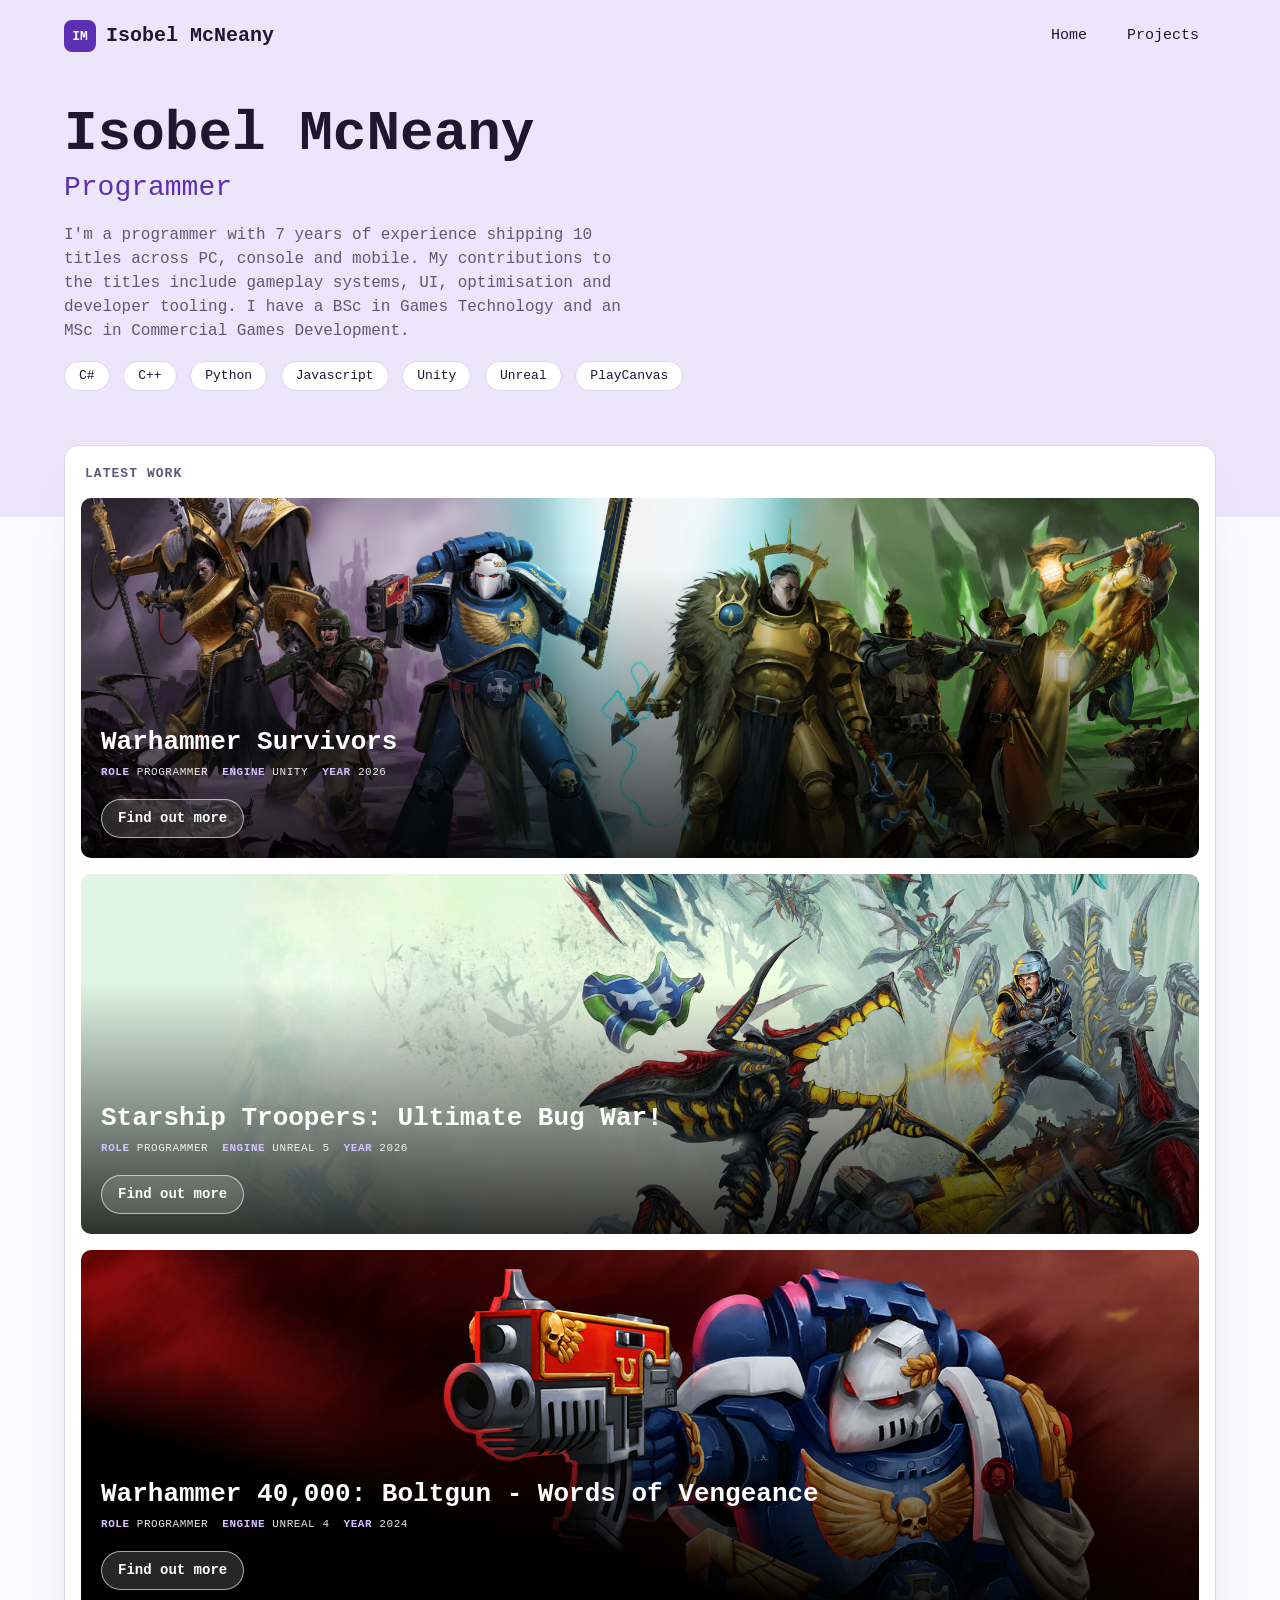
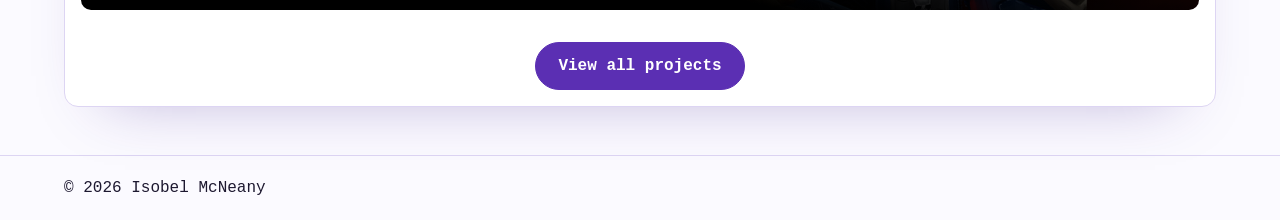
==== commit fb3d3f2b: "updated starship troopers page" ====
--- a/index.html
+++ b/index.html
@@ -41,7 +41,7 @@
 
                     <p>
                         I'm a programmer with 7 years of experience shipping 10 titles across PC, console and mobile.
-                        My contributions to the titles include gameplay systems, UI, optimisation and developer tooling and I have achieved a BSc in Games Technology and an MSc in Commercial Games Development. 
+                        My contributions to the titles include gameplay systems, UI, optimisation and developer tooling. I have a BSc in Games Technology and an MSc in Commercial Games Development. 
                     </p>
 
                     <div>
--- a/css/styles.css
+++ b/css/styles.css
@@ -668,12 +668,6 @@
     text-decoration: none;
 }
 
-.project-page .store-links a:first-child {
-    color: white;
-    background-color: var(--accent);
-    border-color: var(--accent);
-}
-
 .project-page .store-links a[href]:hover {
     color: white;
     background-color: var(--accent-dark);
